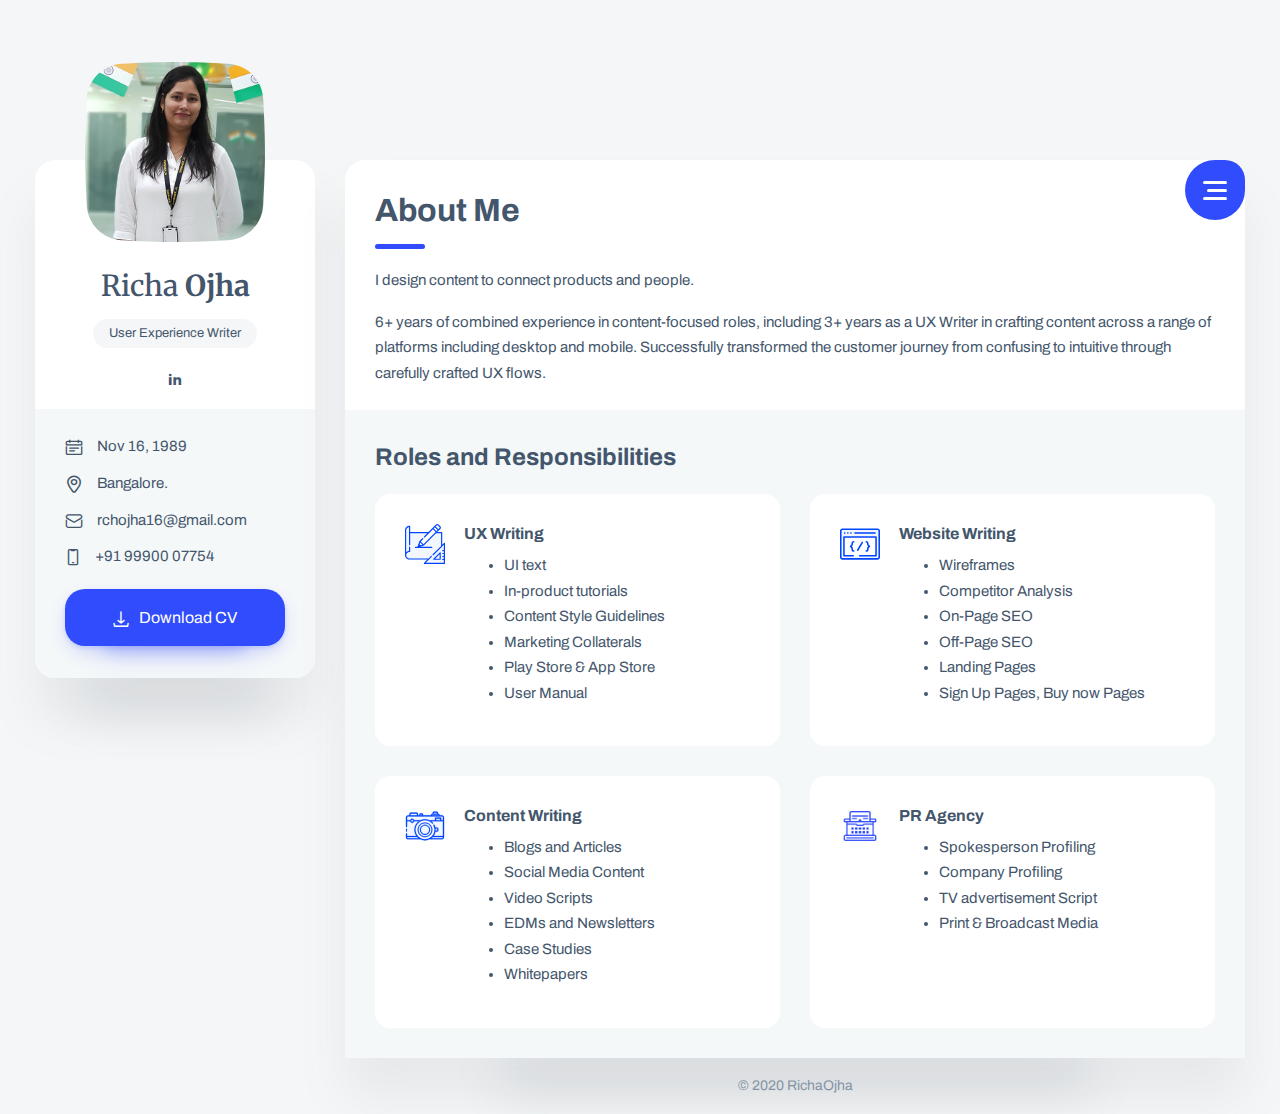
==== index.html @ f2103e20 "Update index.html" ====
﻿<!DOCTYPE html>
<html lang="en">
<head>
    <meta charset="utf-8" />
    <title>Richa - About</title>
    <!-- Meta Data -->
    <meta http-equiv="X-UA-Compatible" content="IE=edge">
    <meta name="viewport" content="width=device-width, initial-scale=1, shrink-to-fit=no">
    <meta name="format-detection" content="telephone=no" />
    <meta name="format-detection" content="address=no" />
    <meta name="author" content="ArtTemplate" />
    <meta name="description" content="vCard" />
    <!-- Twitter data -->
    <meta name="twitter:card" content="summary_large_image">
    <meta name="twitter:site" content="@ArtTemplates">
    <meta name="twitter:title" content="vCard">
    <meta name="twitter:description" content="vCard">
    <meta name="twitter:image" content="assets/images/social.html">
    <!-- Open Graph data -->
    <meta property="og:title" content="ArtTemplate" />
    <meta property="og:type" content="website" />
    <meta property="og:url" content="your url website" />
    <meta property="og:image" content="assets/images/social.html" />
    <meta property="og:description" content="vCard" />
    <meta property="og:site_name" content="vCard" />
    <!-- Favicons -->
    <link rel="apple-touch-icon" sizes="144x144" href="assets/images/favicons/apple-touch-icon-144x144.png">
    <link rel="apple-touch-icon" sizes="114x114" href="assets/images/favicons/apple-touch-icon-114x114.png">
    <link rel="apple-touch-icon" sizes="72x72" href="assets/images/favicons/apple-touch-icon-72x72.png">
    <link rel="apple-touch-icon" sizes="57x57" href="assets/images/favicons/apple-touch-icon-57x57.png">
    <link rel="shortcut icon" href="assets/images/favicons/favicon.png" type="image/png">
    <!-- Styles -->
    <link rel="stylesheet" type="text/css" href="assets/styles/style.css" />
    <link rel="stylesheet" type="text/css" href="assets/demo/style-demo.css" />

</head>
<body class="bg-triangles-2">
    <!-- Preloader -->

    <main class="main">
        <div class="container gutter-top">
            <div class="row sticky-parent">
                <!-- Sidebar -->
                <aside class="col-12 col-md-12 col-xl-3">
                    <div class="sidebar box shadow pb-0 sticky-column">
                        <svg class="avatar avatar--180" viewBox="0 0 188 188">
                            <g class="avatar__box">
                                <image xlink:href="assets/img/avatar-1.jpg" height="100%" width="100%" />
                            </g>
                        </svg>
                        <div class="text-center">
                            <h3 class="title title--h3 sidebar__user-name"><span class="weight--500">Richa</span> Ojha</h3>
                            <div class="badge badge--light">User Experience Writer</div>

                            <!-- Social -->
                            <div class="social">
                                <a class="social__link" href="https://www.linkedin.com/in/richa-ojha-a7532a3a/"><i class="font-icon icon-linkedin2"></i></a>
                            </div>
                        </div>

                        <div class="sidebar__info box-inner box-inner--rounded">
                            <ul class="contacts-block">
                                <li class="contacts-block__item" data-toggle="tooltip" data-placement="top" title="Birthday">
                                    <i class="font-icon icon-calendar"></i>Nov 16, 1989
                                </li>
                                <li class="contacts-block__item" data-toggle="tooltip" data-placement="top" title="Address">
                                    <i class="font-icon icon-location"></i>Bangalore.
                                </li>
                                <li class="contacts-block__item" data-toggle="tooltip" data-placement="top" title="E-mail">
                                    <a href="mailto:example@mail.com"><i class="font-icon icon-envelope"></i>rchojha16@gmail.com</a>
                                </li>
                                <li class="contacts-block__item" data-toggle="tooltip" data-placement="top" title="Phone">
                                    <i class="font-icon icon-phone"></i>+91 99900 07754
                                </li>

                            </ul>

                            <a class="btn" href="assets/RichaUXWriter.pdf" target="_blank"><i class="font-icon icon-download"></i> Download CV</a>

                        </div>
                    </div>
                </aside>

                <!-- Content -->
                <div class="col-12 col-md-12 col-xl-9">
                    <div class="box shadow pb-0">
                        <!-- Menu -->
                        <div class="circle-menu">
                            <div class="hamburger">
                                <div class="line"></div>
                                <div class="line"></div>
                                <div class="line"></div>
                            </div>
                        </div>
                        <div class="inner-menu js-menu">
                            <ul class="nav">
                                <li class="nav__item"><a class="active" href="index.html">About</a></li>
                                <li class="nav__item"><a href="resume.html">Resume</a></li>
                                <li class="nav__item"><a href="portfolio.html">Portfolio</a></li>
                                <li class="nav__item"><a href="blog.html">Blog</a></li>
                                <li class="nav__item"><a href="contact.html">Contact</a></li>
                            </ul>
                        </div>

                        <!-- About -->
                        <div class="pb-0 pb-sm-2">
                            <h1 class="title title--h1 title__separate">About Me</h1>
                            <p>I design content to connect products and people.</p>
                            <p>6+ years of combined experience in content-focused roles, including 3+ years as a UX Writer in crafting content across a range of platforms including desktop and mobile. Successfully transformed the customer journey from confusing to intuitive through carefully crafted UX flows.
</p>
                        </div>

                        <!-- What -->
                        <div class="box-inner pb-0">
                            <h2 class="title title--h3">Roles and Responsibilities</h2>
                            <div class="row">
                                <!-- Case Item -->
                                <div class="col-12 col-lg-6">
                                    <div class="case-item box box__second">
                                        <img class="case-item__icon" src="assets/icons/icon-design.svg" alt="" />
                                        <div>
                                            <h3 class="title title--h5">UX Writing</h3>
                                            <!--<p class="case-item__caption">I embrace research and data to break up complex information and use empathy, logic, and data to provide customers with just enough information to make decisions quickly</p>-->

                                            <ul>
                                                <li>UI text</li>
                                                <li>In-product tutorials</li>
                                                <li>Content Style Guidelines</li>
                                                <li>Marketing Collaterals</li>
                                                <li>Play Store & App Store</li>
                                                <li>User Manual</li>
                                            </ul>

                                        </div>
                                    </div>
                                </div>

                                <!-- Case Item -->
                                <div class="col-12 col-lg-6">
                                    <div class="case-item box box__second">
                                        <img class="case-item__icon" src="assets/icons/icon-dev.svg" alt="" />
                                        <div>
                                            <h3 class="title title--h5">Website Writing</h3>
                                            <!--<p class="case-item__caption">Blogs, Articles, Press Release, Social Media campaigns, Email/SMS/Whatsapp Marketing.</p>-->
                                            <ul>
                                                <li>Wireframes</li>
                                                <li>Competitor Analysis</li>

                                                <li>On-Page SEO</li>
                                                <li>Off-Page SEO</li>
                                                <li>Landing Pages</li>
                                                <li>Sign Up Pages, Buy now Pages</li>
                                            </ul>
                                        </div>
                                    </div>
                                </div>

                                <!-- Case Item -->
                                <div class="col-12 col-lg-6">
                                    <div class="case-item box box__second">
                                        <img class="case-item__icon" src="assets/icons/icon-photo.svg" alt="" />
                                        <div>
                                            <h3 class="title title--h5">Content Writing</h3>
                                            <!--<p class="case-item__caption">TV advertisement, Print & Broadcast Media, digital channels, Radio, Hoarding, Events & Promotions.</p>-->
                                            <ul>
                                                <li>Blogs and Articles</li>
                                                <li>Social Media Content</li>
                                                <li>Video Scripts</li>
                                                <li>EDMs and Newsletters</li>
                                                <li>Case Studies</li>
                                                <li>Whitepapers</li>
                                            </ul>


                                        </div>
                                    </div>
                                </div>

                                <!-- Case Item -->
                                <div class="col-12 col-lg-6">
                                    <div class="case-item box box__second">

                                        <img class="case-item__icon" src="assets/icons/icon-phone.png" />
                                        <div>
                                            <h3 class="title title--h5">PR Agency  </h3>
                                            <!--<p class="case-item__caption">Managing content for B2B, B2C and B2C domains for marketing and promotion. </p>-->
                                            <ul>
                                                <li>Spokesperson Profiling</li>
                                                <li>Company Profiling</li>
                                                <li>TV advertisement Script</li>
                                                <li>Print & Broadcast Media</li>
                                                </ul>
</div>
                                    </div>
                                </div>
                            </div>
                        </div>


                        <!--<div class="box-inner box-inner--white">
                            <h2 class="title title--h3">Testimonials</h2>

                            <div class="swiper-container js-carousel-review">
                                <div class="swiper-wrapper">
                                    <div class="swiper-slide review-item">
                                        <svg class="avatar avatar--80" viewBox="0 0 84 84">
                                            <g class="avatar__hexagon">
                                                <image xlink:href="assets/img/avatar-2.jpg" height="100%" width="100%" />
                                            </g>
                                        </svg>
                                        <h4 class="title title--h5">Daniel Lewis</h4>
                                        <p class="review-item__caption">Felecia was hired to create a corporate identity. We were very pleased with the work done.</p>
                                    </div>

                                    <div class="swiper-slide review-item">
                                        <svg class="avatar avatar--80" viewBox="0 0 84 84">
                                            <g class="avatar__hexagon">
                                                <image xlink:href="assets/img/avatar-3.jpg" height="100%" width="100%" />
                                            </g>
                                        </svg>
                                        <h4 class="title title--h5">Jessica Miller</h4>
                                        <p class="review-item__caption">thanks to the skill of Felecia, we have a design that we can be proud of.</p>
                                    </div>

                                    <div class="swiper-slide review-item">
                                        <svg class="avatar avatar--80" viewBox="0 0 84 84">
                                            <g class="avatar__hexagon">
                                                <image xlink:href="assets/img/avatar-4.jpg" height="100%" width="100%" />
                                            </g>
                                        </svg>
                                        <h4 class="title title--h5">Tanya Ruiz</h4>
                                        <p class="review-item__caption">Felecia was hired to create a corporate identity. We were very pleased with the work done.</p>
                                    </div>

                                    <div class="swiper-slide review-item">
                                        <svg class="avatar avatar--80" viewBox="0 0 84 84">
                                            <g class="avatar__hexagon">
                                                <image xlink:href="assets/img/avatar-5.jpg" height="100%" width="100%" />
                                            </g>
                                        </svg>
                                        <h4 class="title title--h5">Thomas Castro</h4>
                                        <p class="review-item__caption">thanks to the skill of Felecia, we have a design that we can be proud of.</p>
                                    </div>
                                </div>

                                <div class="swiper-pagination"></div>
                            </div>
                        </div>


                        <div class="box-inner box-inner--rounded">
                            <h2 class="title title--h3">Clients</h2>

                            <div class="swiper-container js-carousel-clients">
                                <div class="swiper-wrapper">
                                    <div class="swiper-slide">
                                        <a href="#"><img src="assets/img/logo-partner.svg" alt="Logo" /></a>
                                    </div>

                                    <div class="swiper-slide">
                                        <a href="#"><img src="assets/img/logo-partner.svg" alt="Logo" /></a>
                                    </div>

                                    <div class="swiper-slide">
                                        <a href="#"><img src="assets/img/logo-partner.svg" alt="Logo" /></a>
                                    </div>

                                    <div class="swiper-slide">
                                        <a href="#"><img src="assets/img/logo-partner.svg" alt="Logo" /></a>
                                    </div>

                                    <div class="swiper-slide">
                                        <a href="#"><img src="assets/img/logo-partner.svg" alt="Logo" /></a>
                                    </div>

                                    <div class="swiper-slide">
                                        <a href="#"><img src="assets/img/logo-partner.svg" alt="Logo" /></a>
                                    </div>
                                </div>

                                <div class="swiper-pagination"></div>
                            </div>
                        </div>-->
                    </div>

                    <!-- Footer -->
                    <footer class="footer">© 2020 RichaOjha</footer>
                </div>
            </div>
        </div>
    </main>
    <div class="back-to-top"></div>
    <!-- SVG masks -->
    <svg class="svg-defs">
        <clipPath id="avatar-box">
            <path d="M1.85379 38.4859C2.9221 18.6653 18.6653 2.92275 38.4858 1.85453 56.0986.905299 77.2792 0 94 0c16.721 0 37.901.905299 55.514 1.85453 19.821 1.06822 35.564 16.81077 36.632 36.63137C187.095 56.0922 188 77.267 188 94c0 16.733-.905 37.908-1.854 55.514-1.068 19.821-16.811 35.563-36.632 36.631C131.901 187.095 110.721 188 94 188c-16.7208 0-37.9014-.905-55.5142-1.855-19.8205-1.068-35.5637-16.81-36.63201-36.631C.904831 131.908 0 110.733 0 94c0-16.733.904831-37.9078 1.85379-55.5141z" />
        </clipPath>
        <clipPath id="avatar-hexagon">
            <path d="M0 27.2891c0-4.6662 2.4889-8.976 6.52491-11.2986L31.308 1.72845c3.98-2.290382 8.8697-2.305446 12.8637-.03963l25.234 14.31558C73.4807 18.3162 76 22.6478 76 27.3426V56.684c0 4.6805-2.5041 9.0013-6.5597 11.3186L44.4317 82.2915c-3.9869 2.278-8.8765 2.278-12.8634 0L6.55974 68.0026C2.50414 65.6853 0 61.3645 0 56.684V27.2891z" />
        </clipPath>
    </svg>

    <!-- JavaScripts -->
    <script src="assets/js/jquery-3.4.1.min.js"></script>
    <script src="assets/js/plugins.js"></script>
    <script src="assets/js/common.js"></script>

    <script src="assets/demo/plugins-demo.js"></script>
</body>
</html>
---- assets/styles/style.css ----
/* ------------------------------------------------
 Author: ArtStyles (Art)
 
 Template Name: vCard
 version: 1.0.2
------------------------------------------------ */
/* ------------------------------------------------

 - General Styles
   - Background
   - Input Text
   - Checkbox
   - Select
   - Button
   - Dropdown
   
 - Typography
 - Preloader
 
 - Menu
   - Hamburger
   - Nav
   
 - Shared
   - Container
   - Box
   - Overlay
   - Avatars
   - Social
   - Badges
   - Tooltips
   
 - Sidebar
   - Contact list
   
 - Cases

 - Testimonials
   - Carousel pagination
   
 - Clients
 - Timeline
 - Progress
 
 - Portfolio
   - Filter
    
 - News
 
 - Single post
   - Comments
   - Comment form
   - Emoji
   - Scroll Indicator
   - niceScroll
   - Social auth
  
 - Footer
 
 - Contact
   - Map
   
 - Other
   - Bact to top
   - Medium Zoom
  
------------------------------------------------ */
@import url(bootstrap.min.css);
@import url(swiper.min.css);
@import url("https://fonts.googleapis.com/css?family=Archivo:400,400i,500,500i,600,600i,700,700i&amp;display=swap");
@import url("https://fonts.googleapis.com/css?family=Merriweather:400,900&amp;display=swap");
@import url(../icons/icomoon.css);
.icon {
  background-size: contain;
  background-repeat: no-repeat;
  display: inline-block;
  line-height: 0;
  flex-shrink: 0;
}
.icon__size-16 {
  height: 16px;
  width: 16px;
}
.icon__size-18 {
  height: 18px;
  width: 18px;
}
.icon__size-24 {
  height: 24px;
  width: 24px;
}
.icon__size-32 {
  height: 32px;
  width: 32px;
}
.icon__size-48 {
  height: 48px;
  width: 48px;
}
.icon__size-56 {
  height: 56px;
  width: 56px;
}
.icon__size-64 {
  height: 64px;
  width: 64px;
}
.icon__calendar {
  background-image: url(../icons/icon-calendar.svg);
}
.icon__location {
  background-image: url(../icons/icon-location.svg);
}
.icon__envelope {
  background-image: url(../icons/icon-envelope.svg);
}
.icon__phone {
  background-image: url(../icons/icon-phone.svg);
}
.icon__skype {
  background-image: url(../icons/icon-skype.svg);
}

/* -----------------------------------------------------------------
    - General Styles
----------------------------------------------------------------- */
*,
::before,
::after {
  background-repeat: no-repeat;
  box-sizing: border-box;
}

html {
  -webkit-overflow-scrolling: touch;
  -webkit-box-sizing: border-box;
  box-sizing: border-box;
  -ms-overflow-x: hidden;
}

body, html {
  font-size: 1rem;
  -webkit-text-size-adjust: 100%;
}
@media only screen and (max-width: 580px) {
  body, html {
    font-size: .96rem;
  }
}

body {
  background-color: #F5F6F7;
  color: #44566C;
  font-family: "Archivo", sans-serif;
  font-weight: 400;
  font-size: .9375rem;
  line-height: 1.7;
  min-height: 100vh;
  -ms-overflow-style: scrollbar;
  -webkit-font-smoothing: antialiased;
}
@media only screen and (max-width: 580px) {
  body {
    line-height: 1.6;
  }
}

html.is-scroll-disabled body {
  height: 100vh;
  overflow: hidden;
}

@media all and (-ms-high-contrast: none), (-ms-high-contrast: active) {
  html.is-scroll-disabled {
    overflow: hidden;
  }
}
.no-scroll {
  overflow: hidden;
  -ms-overflow-style: none;
}

.no-scroll-height {
  overflow-x: hidden;
}

.bg-triangles {
  background-image: url(../images/triangles-top.svg), url(../images/triangles-bottom.svg);
  background-position: left top, right bottom;
  background-repeat: no-repeat;
  background-size: inherit;
}
@media only screen and (max-width: 580px) {
  .bg-triangles {
    background-size: contain;
  }
}
.bg-triangles-2 {
  background-image: url(../images/triangle-2-top.svg), url(../images/triangle-2-bottom.svg);
  background-position: right top, left bottom;
  background-repeat: no-repeat;
  background-size: 50%;
  background-attachment: fixed;
}
@media only screen and (max-width: 992px) {
  .bg-triangles-2 {
    background-size: contain;
  }
}
.bg-peach {
  background-image: linear-gradient(115.29deg, #FFF2E7 1.33%, #FFCADA 98.21%);
  background-attachment: fixed;
}
.bg-green {
  background-image: linear-gradient(115.29deg, #0DC8A9 1.33%, #32CBC8 98.21%);
  background-attachment: fixed;
}

.input, .textarea, select,
.custom-select {
  background-color: #F5F8F9;
  border: 1px solid #F5F8F9;
  border-radius: 1.25rem;
  box-shadow: none;
  color: #44566C;
  font-size: inherit;
  height: auto;
  padding: .9rem 1.4rem .8rem;
  position: relative;
  width: 100%;
  -webkit-appearance: none;
  -moz-appearance: none;
  appearance: none;
}
@media only screen and (max-width: 580px) {
  .input, .textarea, select,
  .custom-select {
    padding: .8rem 1.4rem .75rem;
  }
}

.input:focus, .textarea:focus, select:focus,
.custom-select:focus {
  background-color: #F5F8F9;
  color: #44566C;
  box-shadow: none;
  outline: none;
}

.input {
  line-height: inherit;
}
@media all and (-ms-high-contrast: none), (-ms-high-contrast: active) {
  .input {
    line-height: 0;
  }
}
.input--white {
  background-color: #fff;
}
.input--white:focus {
  background-color: #fff;
}
.input__icon {
  padding-left: 3.4rem;
}
@media only screen and (max-width: 580px) {
  .input__icon {
    padding-left: 2.8rem;
  }
}

.textarea {
  border-radius: 1.25rem;
  display: block;
  padding: .8rem 1.2rem;
  resize: none;
}
.textarea--white {
  background-color: #fff;
}
.textarea--white:focus {
  background-color: #fff;
}

.form-group {
  margin-bottom: 2rem;
  position: relative;
}
@media only screen and (max-width: 580px) {
  .form-group {
    margin-bottom: 1.7rem;
  }
}
.form-group .font-icon {
  color: #8697A8;
  font-size: 1.1rem;
  margin: auto 0;
  position: absolute;
  top: 0;
  bottom: 0;
  left: 2.4rem;
  height: 1rem;
  width: 1rem;
  z-index: 1;
}
@media only screen and (max-width: 580px) {
  .form-group .font-icon {
    font-size: 1rem;
    left: 2.1rem;
  }
}

.help-block {
  position: absolute;
  font-size: .75rem;
  line-height: 1.4;
  padding-top: .3rem;
  padding-left: .4rem;
}
@media only screen and (max-width: 580px) {
  .help-block {
    font-size: .687rem;
  }
}

.with-errors {
  color: #FF3D57;
}

.has-error input,
.has-error textarea,
.has-error input:focus,
.has-error textarea:focus {
  border-color: #FF3D57;
}

#validator-contact {
  font-size: .89rem;
  margin-top: 1rem;
}

.form-control::-webkit-input-placeholder {
  color: #8697A8;
}

.form-control::-moz-placeholder {
  color: #8697A8;
}

.form-control:-ms-input-placeholder {
  color: #8697A8;
}

.form-control::-ms-input-placeholder {
  color: #8697A8;
}

.form-control::placeholder {
  color: #8697A8;
}

input:-webkit-autofill,
input:-webkit-autofill:hover,
input:-webkit-autofill:focus,
input:-webkit-autofill:active {
  transition: background-color 5000s ease-in-out 0s;
  -webkit-text-fill-color: #fff !important;
}

input:not(input:-webkit-autofill)::-webkit-contacts-auto-fill-button {
  background-color: #fff;
}

input:invalid,
textarea:invalid {
  outline: none !important;
}

.custom-control-input:focus ~ .custom-control-label::before {
  box-shadow: 0 0 0 0.2rem rgba(48, 76, 253, 0.25);
}
.custom-control-input:focus:not(:checked) ~ .custom-control-label::before {
  border-color: #304CFD;
}
.custom-control-input:not(:disabled):active ~ .custom-control-label::before {
  border-color: #fff;
  background-color: transparent;
}
.custom-control-input:checked ~ .custom-control-label::before {
  border-color: #304CFD;
  background-color: #304CFD;
}

.custom-control-label {
  line-height: 1.55;
  padding-left: .5rem;
}
.custom-control-label::before {
  background-color: transparent;
  border: 1px solid #F0F0F6;
}

select,
.custom-select {
  background: url("data:image/svg+xml,%3csvg xmlns='http://www.w3.org/2000/svg' viewBox='0 0 4 5'%3e%3cpath fill='%23fff' d='M2 0L0 2h4zm0 5L0 3h4z'/%3e%3c/svg%3e") no-repeat right 0.1rem center/10px 16px;
}
select option,
.custom-select option {
  color: #44566C;
}

.btn {
  background-color: #304CFD;
  border-radius: 1.25rem;
  border: 0;
  box-shadow: 0px 8px 16px rgba(48, 76, 253, 0.15), 0px 2px 4px rgba(48, 76, 253, 0.15);
  color: #fff;
  cursor: pointer;
  font-size: 1rem;
  font-weight: 400;
  line-height: inherit;
  padding: .96rem 2rem .9rem;
  position: relative;
  transition: .4s ease-in-out;
  white-space: nowrap;
}
.btn:hover {
  color: #fff;
  box-shadow: none;
  opacity: .9;
}
.btn:focus {
  box-shadow: 0 24px 40px rgba(48, 76, 253, 0.1), 0 8px 16px rgba(48, 76, 253, 0.1);
}
.btn::before {
  content: '';
  box-shadow: 0px 4px 32px rgba(48, 76, 253, 0.25), 0px 4px 16px rgba(48, 76, 253, 0.25);
  position: absolute;
  bottom: 0;
  left: 0;
  right: 0;
  margin: 0 auto;
  height: 1rem;
  transition: .4s ease-in-out;
  width: 64%;
  z-index: -1;
}
.btn:hover::before {
  box-shadow: none;
}
.btn--light {
  background-color: #F5F8F9;
  color: #44566C;
}
.btn--gray {
  background-color: #F0F0F6;
  color: #44566C;
}
.btn--dark {
  background-color: #44566C;
}
.btn--blue-gradient {
  background-size: 200% auto;
  background-image: linear-gradient(to right, #0081ff 0%, #3fa0ff 50%, #0045ff 100%);
}
.btn--red {
  background-color: #FF3D57;
  color: #fff;
}
.btn .font-icon {
  margin-right: .4rem;
}

button:focus {
  outline: none;
}

.dropdown-menu {
  border: 0;
  border-radius: 0.75rem;
  box-shadow: 0 8px 40px rgba(134, 151, 168, 0.25);
  color: #5F6F81;
  font-size: .937rem;
}
.dropdown-menu::before {
  content: '';
  border-left: .4rem solid transparent;
  border-right: .4rem solid transparent;
  border-bottom: 0.4rem solid #fff;
  height: 0;
  position: absolute;
  top: -.4rem;
  left: 1.1rem;
  width: 0;
}
.dropdown.dropup .dropdown-menu::before {
  border-left: .4rem solid transparent;
  border-right: .4rem solid transparent;
  border-top: 0.4rem solid #fff;
  border-bottom: .4rem solid transparent;
  top: auto;
  bottom: -.8rem;
}

.svg-defs {
  position: absolute;
  height: 0;
  width: 0;
}

/* -----------------------------------------------------------------
    - Typography
----------------------------------------------------------------- */
h1, h2, h3, h4, h5, h6 {
  font-family: "Archivo", sans-serif;
  font-weight: 700;
  line-height: 1.3;
}

.title--h1 {
  font-size: 2rem;
  margin-bottom: 1.1rem;
}
@media only screen and (max-width: 580px) {
  .title--h1 {
    font-size: 1.75rem;
  }
}
.title--h2 {
  font-size: 1.75rem;
}
@media only screen and (max-width: 580px) {
  .title--h2 {
    font-size: 1.5rem;
  }
}
.title--h3 {
  font-size: 1.5rem;
  margin-bottom: 1.3rem;
}
@media only screen and (max-width: 580px) {
  .title--h3 {
    font-size: 1.2rem;
    margin-bottom: 1rem;
  }
}
.title--h4 {
  font-size: 1.25rem;
  margin-bottom: .8rem;
}
@media only screen and (max-width: 580px) {
  .title--h4 {
    font-size: 1rem;
  }
}
.title--h5 {
  font-size: 1rem;
}
@media only screen and (max-width: 580px) {
  .title--h5 {
    font-size: .937rem;
  }
}
.title--h6 {
  font-size: .75rem;
}
.title--center {
  text-align: center;
}
.title--tone {
  color: #304CFD;
}
.title-icon {
  margin-right: .5rem;
  margin-top: -4px;
  height: 2.5rem;
  width: 2.5rem;
}
@media only screen and (max-width: 580px) {
  .title-icon {
    height: 2.0833333333rem;
    width: 2.5rem;
  }
}
.title__separate {
  margin-bottom: 2.3rem;
  position: relative;
}
.title__separate::before {
  content: '';
  background-color: #304CFD;
  border-radius: .5rem;
  height: 5px;
  position: absolute;
  bottom: -1.1rem;
  left: 0;
  width: 3.12rem;
  z-index: 1;
}
@media only screen and (max-width: 580px) {
  .title__separate {
    margin-bottom: 1.5rem;
  }
  .title__separate::before {
    height: 3px;
    bottom: -.6rem;
    width: 3rem;
  }
}

.weight--400 {
  font-weight: 400;
}
.weight--500 {
  font-weight: 500;
}
.weight--600 {
  font-weight: 600;
}
.weight--700 {
  font-weight: 700;
}

.color--light {
  color: #8697A8;
}
.color--dark {
  color: #44566C;
}

.block-quote {
  font-size: 1.3rem;
  font-weight: 400;
  font-style: italic;
  margin: 1.8rem 0;
  position: relative;
  line-height: 1.6;
}
@media only screen and (max-width: 992px) {
  .block-quote {
    padding-left: 3.8rem;
  }
}
@media only screen and (max-width: 580px) {
  .block-quote {
    font-size: 1.15rem;
    margin: 1.1rem 0 1.3rem;
    padding-left: 0;
    padding-top: 2.8rem;
  }
}
.block-quote::before {
  background-image: url(../images/icon-quote.svg);
  background-repeat: no-repeat;
  background-position: center;
  background-size: cover;
  content: '';
  height: 34px;
  margin: 0 auto;
  position: absolute;
  top: 0;
  left: -3.4rem;
  width: 34px;
}
@media only screen and (max-width: 992px) {
  .block-quote::before {
    left: 0;
  }
}
@media only screen and (max-width: 580px) {
  .block-quote::before {
    right: 0;
  }
}
.block-quote__author {
  font-size: 1rem;
  font-style: normal;
  display: block;
  margin-top: .6rem;
  padding-left: 3rem;
  position: relative;
}
@media only screen and (max-width: 580px) {
  .block-quote__author {
    font-size: .875rem;
    margin-top: 0;
    padding-left: 2rem;
  }
}
.block-quote__author::before {
  content: '';
  background-color: #44566C;
  height: 1px;
  margin-bottom: auto;
  margin-top: auto;
  position: absolute;
  top: 0;
  bottom: 0;
  left: 0;
  width: 2rem;
}
@media only screen and (max-width: 580px) {
  .block-quote__author::before {
    width: 1rem;
  }
}

a {
  color: #304CFD;
  cursor: pointer;
  text-decoration: none;
  -webkit-text-decoration-skip: objects;
  transition: color 0.3s cubic-bezier(0.72, 0.16, 0.345, 0.875);
}
a:hover {
  color: #304CFD;
  outline: none;
  text-decoration: underline;
}
a.decoration--none {
  text-decoration: none;
}

.noGutters-Top {
  margin-top: 0 !important;
}
.noGutters-Bottom {
  margin-bottom: 0 !important;
}
.noGutters-Left {
  margin-left: 0 !important;
}
.noGutters-Right {
  margin-right: 0 !important;
}

.description {
  color: #F5F8F9;
  margin-bottom: 1.9rem;
}

.foreword {
  color: #F5F8F9;
  font-size: 1.125rem;
}

img {
  max-width: 100%;
  -webkit-user-select: none;
  -moz-user-select: none;
  -ms-user-select: none;
  user-select: none;
}

iframe {
  background-color: #44566C;
  border: 0;
  display: block;
  height: 100%;
  width: 100%;
}

.cover {
 object-fit: contain;
    object-position: center;
    font-family: 'object-fit: cover; object-position: center;';
    height: 100%;
    width: 88%;
}

::-moz-selection {
  background: transparent;
  color: #304CFD;
}

::selection {
  background: transparent;
  color: #304CFD;
}

/* -----------------------------------------------------------------
    - Preloader
----------------------------------------------------------------- */
.preloader {
  display: -webkit-flex;
  display: -ms-flexbox;
  display: -moz-box;
  display: flex;
  -webkit-align-items: center;
  -ms-flex-align: center;
  align-items: center;
  justify-content: center;
  background-color: #fff;
  position: fixed;
  top: 0;
  left: 0;
  width: 100%;
  height: 100%;
  overflow: hidden;
  text-align: center;
  z-index: 1106;
  opacity: 1;
}
.preloader__wrap {
  width: 100%;
  max-width: 150px;
}
.preloader__progress {
  background: #fff;
  height: 2px;
  position: absolute;
  top: 0;
  left: 0;
  overflow: hidden;
  width: 100%;
}
.preloader__progress span {
  background: #304CFD;
  position: absolute;
  top: 0;
  left: 0;
  height: 100%;
  width: 0;
}

.circle-pulse > * {
  position: absolute;
  top: 50%;
  left: 50%;
  border-radius: 50%;
  box-sizing: border-box;
  transform: scale(0);
  animation: pulse 1.6s linear infinite;
}

.circle-pulse__1 {
  width: 6rem;
  height: 6rem;
  margin-top: -3rem;
  margin-left: -3rem;
  background-color: #304CFD;
}

.circle-pulse__2 {
  width: 4.8rem;
  height: 4.8rem;
  margin-top: -2.4rem;
  margin-left: -2.4rem;
  background-color: rgba(48, 76, 253, 0.7);
  animation-delay: -0.8s;
}

@keyframes pulse {
  0% {
    transform: scale(0, 0);
    opacity: 1;
  }
  100% {
    transform: scale(1, 1);
    opacity: 0;
  }
}
/* -----------------------------------------------------------------
    - Menu
----------------------------------------------------------------- */
.circle-menu {
  background-color: #304CFD;
  border-radius: 50% 1.25rem 50% 50%;
  display: -webkit-flex;
  display: -ms-flexbox;
  display: -moz-box;
  display: flex;
  -webkit-align-items: center;
  -ms-flex-align: center;
  align-items: center;
  justify-content: center;
  height: 3.75rem;
  position: absolute;
  top: 0;
  right: 0;
  width: 3.75rem;
  z-index: 2;
}
@media only screen and (max-width: 992px) {
  .circle-menu {
    height: 3.55rem;
    width: 3.55rem;
  }
}
@media only screen and (max-width: 580px) {
  .circle-menu {
    border-radius: 50%;
    margin-top: 1rem;
    margin-right: 1rem;
    position: fixed;
    height: 2.5rem;
    width: 2.5rem;
    z-index: 1101;
  }
}
@media only screen and (max-width: 580px) {
  .open-menu .circle-menu {
    box-shadow: 0 0 0 1px rgba(48, 76, 253, 0.5);
    background-color: transparent;
  }
}

.hamburger {
  cursor: pointer;
}
.hamburger .line {
  background-color: #fff;
  border-radius: 4px;
  display: block;
  margin: 5px 0;
  height: 3px;
  width: 24px;
  transition: all 0.2s ease-in-out;
}
.hamburger .line:nth-child(2) {
  margin-left: 4px;
  width: 20px;
}
@media only screen and (max-width: 768px) {
  .hamburger .line {
    margin: 4px 0;
    height: 2px;
    width: 18px;
  }
  .hamburger .line:nth-child(2) {
    width: 14px;
  }
}
.hamburger.is-active .line:nth-child(1) {
  transform: translateY(8px) rotate(45deg);
}
@media only screen and (max-width: 768px) {
  .hamburger.is-active .line:nth-child(1) {
    transform: translateY(6px) rotate(45deg);
  }
}
.hamburger.is-active .line:nth-child(2) {
  opacity: 0;
  transform: rotate(45deg);
}
.hamburger.is-active .line:nth-child(3) {
  transform: translateY(-8px) rotate(-45deg);
}
@media only screen and (max-width: 768px) {
  .hamburger.is-active .line:nth-child(3) {
    transform: translateY(-6px) rotate(-45deg);
  }
}
@media only screen and (max-width: 580px) {
  .hamburger.is-active .line {
    background-color: #304CFD;
  }
}

.inner-menu {
  display: -webkit-flex;
  display: -ms-flexbox;
  display: -moz-box;
  display: flex;
  justify-content: flex-end;
  height: 3.75rem;
  padding-right: 2rem;
  position: absolute;
  top: 0;
  right: 0;
  width: 70%;
  z-index: 1;
}
@media only screen and (max-width: 992px) {
  .inner-menu {
    height: 3.55rem;
    width: 80%;
  }
}
@media only screen and (max-width: 768px) {
  .inner-menu {
    width: 100%;
  }
}
@media only screen and (max-width: 580px) {
  .inner-menu {
    height: 100vh;
    padding-right: 0;
    position: fixed;
    pointer-events: none;
    z-index: 1100;
  }
}
.open-menu .inner-menu {
  pointer-events: all;
}

.nav {
  color: #fff;
  background: #304CFD;
  border-radius: 2rem 0 0 2rem;
  box-shadow: 0 24px 40px rgba(48, 76, 253, 0.05), 0 8px 16px rgba(48, 76, 253, 0.05);
  display: -webkit-flex;
  display: -ms-flexbox;
  display: -moz-box;
  display: flex;
  -webkit-align-items: center;
  -ms-flex-align: center;
  align-items: center;
  justify-content: center;
  height: 100%;
  overflow: hidden;
}
@media only screen and (max-width: 768px) {
  .nav {
    border-radius: 1.25rem 0 0 2rem;
    font-size: .875rem;
  }
}
@media only screen and (max-width: 580px) {
  .nav {
    -webkit-flex-direction: column;
    -ms-flex-direction: column;
    flex-direction: column;
    color: #44566C;
    background-color: #fff;
    background-image: none;
    border-radius: 0;
    box-shadow: none;
    font-size: 1.5rem;
  }
}
.nav__item {
  margin-right: 3rem;
}
@media only screen and (max-width: 992px) {
  .nav__item {
    margin-right: 2rem;
  }
}
@media only screen and (max-width: 580px) {
  .nav__item {
    margin-right: 0;
    margin-top: .2rem;
    margin-bottom: .2rem;
  }
}
.nav__item a {
  color: rgba(255, 255, 255, 0.7);
}
.nav__item a:hover {
  color: white;
  text-decoration: none;
}
@media only screen and (max-width: 580px) {
  .nav__item a {
    color: rgba(68, 86, 108, 0.6);
  }
  .nav__item a:hover {
    color: #44566c;
  }
}
.nav__item a.active {
  color: #fff;
}
@media only screen and (max-width: 580px) {
  .nav__item a.active {
    color: #44566C;
  }
}
.nav__item:last-child {
  margin-right: 0;
}
@media only screen and (max-width: 992px) {
  .nav__item:last-child {
    margin-right: 2rem;
  }
}
@media only screen and (max-width: 580px) {
  .nav__item:last-child {
    margin-right: 0;
  }
}

.inner-menu-alt {
  padding-right: 0;
  width: 100%;
}
.inner-menu-alt .nav {
  border-radius: 1.25rem 1.25rem 2rem 2rem;
  width: 100%;
  transition: width .4s ease-in-out;
}
@media only screen and (max-width: 580px) {
  .inner-menu-alt .nav {
    width: 0;
  }
}
.inner-menu-alt .nav__item:last-child {
  margin-right: 0;
}

@media only screen and (max-width: 580px) {
  .open-menu .inner-menu-alt .nav {
    border-radius: 0;
    width: 100%;
  }
}

/* -----------------------------------------------------------------
    - Shared
----------------------------------------------------------------- */
@media (min-width: 1200px) {
  .container {
    max-width: 1240px;
  }
}
@media (min-width: 1300px) {
  .container {
    max-width: 1240px;
  }
}
.box {
  background-color: #fff;
  border-radius: 1.25rem;
  padding: 1.875rem;
  position: relative;
  transition: box-shadow .3s ease-in-out;
}
@media only screen and (max-width: 580px) {
  .box {
    padding: 20px;
  }
}
.box__second {
  background-color: #fff;
  border-radius: 0.9615384615rem;
}
@media only screen and (max-width: 580px) {
  .box__second {
    border-radius: 0.9615384615rem;
  }
}
.box__large {
  padding: 1.875rem 2.5rem;
}
@media only screen and (max-width: 992px) {
  .box__large {
    padding: 1.875rem;
  }
}
@media only screen and (max-width: 580px) {
  .box__large {
    padding: 20px;
  }
}
.box__large .box-inner::before,
.box__large .box-inner::after {
  width: 2.5rem;
}
@media only screen and (max-width: 992px) {
  .box__large .box-inner::before,
  .box__large .box-inner::after {
    width: 1.875rem;
  }
}
@media only screen and (max-width: 580px) {
  .box__large .box-inner::before,
  .box__large .box-inner::after {
    width: 20px;
  }
}
.box__large .box-inner::before {
  left: -2.5rem;
}
@media only screen and (max-width: 992px) {
  .box__large .box-inner::before {
    left: -1.875rem;
  }
}
@media only screen and (max-width: 580px) {
  .box__large .box-inner::before {
    left: -20px;
  }
}
.box__large .box-inner::after {
  right: -2.5rem;
}
@media only screen and (max-width: 992px) {
  .box__large .box-inner::after {
    right: -1.875rem;
  }
}
@media only screen and (max-width: 580px) {
  .box__large .box-inner::after {
    right: -20px;
  }
}

.box-inner {
  background-color: #F5F8F9;
  padding-top: 2rem;
  padding-bottom: 2rem;
  position: relative;
  z-index: 0;
}
@media only screen and (max-width: 580px) {
  .box-inner {
    padding-top: 1.2rem;
    padding-bottom: 1rem;
  }
}
.box-inner::before, .box-inner::after {
  content: '';
  background-color: #F5F8F9;
  height: 100%;
  position: absolute;
  top: 0;
  width: 1.875rem;
  z-index: -1;
}
@media only screen and (max-width: 580px) {
  .box-inner::before, .box-inner::after {
    width: 20px;
  }
}
.box-inner::before {
  left: -1.875rem;
}
@media only screen and (max-width: 580px) {
  .box-inner::before {
    left: -20px;
  }
}
.box-inner::after {
  right: -1.875rem;
}
@media only screen and (max-width: 580px) {
  .box-inner::after {
    right: -20px;
  }
}
.box-inner--rounded::before {
  border-radius: 0 0 0 1.25rem;
}
.box-inner--rounded::after {
  border-radius: 0 0 1.25rem 0;
}
.box-inner--white {
  background-color: #fff;
}
.box-inner--white::before, .box-inner--white::after {
  background-color: #fff;
}

.shadow {
  box-shadow: 0px 40px 50px rgba(103, 118, 128, 0.1) !important;
}
.shadow::before {
  content: '';
  box-shadow: 0px 30px 50px rgba(103, 118, 128, 0.2);
  position: absolute;
  bottom: 0;
  left: 0;
  right: 0;
  margin: 0 auto;
  height: 2rem;
  width: 65%;
  z-index: -1;
}
.shadow--orange {
  box-shadow: 0px 40px 50px rgba(177, 68, 27, 0.1) !important;
}
.shadow--orange::before {
  box-shadow: 0px 40px 50px rgba(177, 68, 27, 0.1);
}
.shadow--green {
  box-shadow: 0px 40px 50px rgba(0, 115, 97, 0.1) !important;
}
.shadow--green::before {
  box-shadow: 0px 40px 50px rgba(0, 115, 97, 0.1);
}

.js-image {
  background-size: cover;
  background-position: center;
  height: 100%;
  width: 100%;
}

.overlay {
  position: relative;
}
.overlay::before, .overlay--45::before, .overlay--80::before {
  content: '';
  background-color: rgba(68, 86, 108, 0.35);
  position: absolute;
  top: 0;
  left: 0;
  height: 100%;
  width: 100%;
  z-index: 2;
}
.overlay--45::before {
  background-color: rgba(68, 86, 108, 0.45);
}
.overlay--80::before {
  background-color: rgba(68, 86, 108, 0.8);
}

.gutter-top {
  padding-top: 10rem;
}
@media only screen and (max-width: 580px) {
  .gutter-top {
    padding-top: 9rem;
  }
}

.avatar {
  display: block;
  height: 100%;
  width: 100%;
}
.avatar--180 {
  max-height: 180px;
  max-width: 180px;
  height: 180px;
  width: 180px;
}
.avatar--80 {
  max-height: 80px;
  max-width: 80px;
  filter: drop-shadow(-2.5px 0 0 #fff) drop-shadow(3px 0 0 #fff) drop-shadow(0 -2px 0 #fff) drop-shadow(0 2px 0 #fff) drop-shadow(0 4px 4px rgba(134, 151, 168, 0.25)) drop-shadow(0 8px 8px rgba(134, 151, 168, 0.4));
}
@media only screen and (max-width: 580px) {
  .avatar--80 {
    max-height: 53.3333333333px;
    max-width: 53.3333333333px;
  }
}
.avatar--60 {
  max-height: 60px;
  max-width: 60px;
  filter: drop-shadow(0 4px 4px rgba(134, 151, 168, 0.2)) drop-shadow(0 8px 8px rgba(134, 151, 168, 0.2));
}
@media only screen and (max-width: 580px) {
  .avatar--60 {
    max-height: 45.1127819549px;
    max-width: 45.1127819549px;
  }
}
.avatar__box {
  -webkit-clip-path: url(#avatar-box);
  clip-path: url(#avatar-box);
}
.avatar__hexagon {
  -webkit-clip-path: url(#avatar-hexagon);
  clip-path: url(#avatar-hexagon);
}
.avatar image {
  height: 100%;
  width: 100%;
}

.social {
  line-height: 0;
  margin-top: 1.5rem;
  margin-bottom: 1.4rem;
}
.social__link {
  color: #44566C;
  display: inline-block;
  font-size: .875rem;
  margin-left: .8rem;
  text-decoration: none;
}
.social__link:hover {
  cursor: pointer;
  text-decoration: none;
}
.social__link:first-child {
  margin-left: 0;
}

.badge {
      font-size: 0.807rem;
  font-weight: 400;
  border-radius: 10rem;
  padding: .5rem 1rem;
}
.badge--light {
  background-color: #F5F6F7;
  color: #44566C;
}
.badge--gray {
  background-color: #F0F0F6;
  color: #44566C;
}
.badge--dark {
  background-color: #44566C;
  color: #fff;
}
.badge--blue {
  background-color: #304CFD;
  color: #fff;
}
.badge--blue-gradient {
  background-image: linear-gradient(to right, #0081ff 0%, #3fa0ff 50%, #0045ff 100%);
  color: #fff;
}
.badge--aqua {
  background-color: #00F1E2;
  color: #fff;
}
.badge--red {
  background-color: #FF3D57;
  color: #fff;
}

.tooltip {
  font-family: "Archivo", sans-serif;
}
.tooltip-inner {
  max-width: 200px;
  padding: .27rem .6rem .25rem;
  background-color: #44566C;
  border-radius: 0.25rem;
  box-shadow: 0px 16px 32px rgba(134, 151, 168, 0.25), 0px 2px 16px rgba(134, 151, 168, 0.5);
}
.tooltip.show {
  opacity: 1;
}

.bs-tooltip-top .arrow::before,
.bs-tooltip-auto[x-placement^="top"] .arrow::before {
  border-width: 0.3rem 0.3rem 0;
  border-top-color: #44566C;
}

.bs-tooltip-right .arrow::before,
.bs-tooltip-auto[x-placement^="right"] .arrow::before {
  border-width: 0.3rem 0.3rem 0.3rem 0;
  border-right-color: #44566C;
}

.bs-tooltip-left .arrow::before,
.bs-tooltip-auto[x-placement^="left"] .arrow::before {
  border-width: 0.3rem 0 0.3rem 0.3rem;
  border-left-color: #44566C;
}

.bs-tooltip-bottom .arrow::before,
.bs-tooltip-auto[x-placement^="bottom"] .arrow::before {
  border-width: 0 0.3rem 0.3rem;
  border-bottom-color: #44566C;
}

@media only screen and (min-width: 580px) {
  .pt-sm-6 {
    padding-top: 5rem;
  }
}

/* -----------------------------------------------------------------
    - Sidebar
----------------------------------------------------------------- */
@media only screen and (max-width: 1200px) {
  .sidebar {
    margin-bottom: 1.875rem;
  }
}
@media only screen and (max-width: 580px) {
  .sidebar {
    margin-bottom: 1rem;
  }
}
.sidebar .avatar {
  margin-top: -8rem;
  margin-bottom: 1.6rem;
  margin-left: auto;
  margin-right: auto;
  transition: all .3s ease-in-out;
}
.sidebar__user-name {
  font-size: 1.8rem;
  font-family: "Merriweather", serif;
  margin-bottom: .9rem;
  position: relative;
}
.sidebar__info {
  padding-top: 1.6rem;
}
@media only screen and (max-width: 1200px) {
  .sidebar__info {
    text-align: center;
  }
}
@media only screen and (max-width: 580px) {
  .sidebar__info {
    padding-top: 1.5rem;
    padding-bottom: 20px;
  }
}
.sidebar .btn {
  width: 100%;
}
@media only screen and (max-width: 1200px) {
  .sidebar .btn {
    width: 40%;
  }
}
@media only screen and (max-width: 992px) {
  .sidebar .btn {
    width: 60%;
  }
}
@media only screen and (max-width: 768px) {
  .sidebar .btn {
    width: 100%;
  }
}

.contacts-block {
  list-style: none;
  padding-left: 0;
  margin-bottom: .5rem;
  overflow: hidden;
}
@media only screen and (max-width: 1200px) {
  .contacts-block {
    margin-bottom: 1rem;
  }
}
@media only screen and (max-width: 768px) {
  .contacts-block {
    margin-bottom: .5rem;
    font-size: 1rem;
  }
}
.contacts-block__item {
  display: -webkit-flex;
  display: -ms-flexbox;
  display: -moz-box;
  display: flex;
  -webkit-align-items: center;
  -ms-flex-align: center;
  align-items: center;
  margin-bottom: .7rem;
  overflow: hidden;
  text-overflow: ellipsis;
  white-space: nowrap;
}
@media only screen and (max-width: 1200px) {
  .contacts-block__item {
    display: inline-block;
    margin-bottom: 0;
    margin-right: 1.5rem;
  }
}
@media only screen and (max-width: 768px) {
  .contacts-block__item {
    display: block;
    margin-left: auto;
    margin-right: auto;
    margin-bottom: .7rem;
  }
}
.contacts-block__item a {
  color: #44566C;
  text-decoration: none;
}
.contacts-block__item a:hover {
  color: #304CFD;
}
.contacts-block .font-icon {
  font-size: 18px;
  margin-right: .875rem;
}

.sticky-column.is_stuck {
  margin-top: 30px;
}
.sticky-column.is_stuck .avatar {
  margin-top: 0;
}

/* -----------------------------------------------------------------
    - Cases
----------------------------------------------------------------- */
.case-item {
  display: -webkit-flex;
  display: -ms-flexbox;
  display: -moz-box;
  display: flex;
  height: calc(100% - 1.875rem);
  margin-bottom: 1.875rem;
  padding: 1.875rem 1.875rem 1.5rem;
  position: relative;
}
@media only screen and (max-width: 992px) {
  .case-item {
    height: calc(100% - 1.25rem);
  }
}
@media only screen and (max-width: 580px) {
  .case-item {
    display: -webkit-flex;
    display: -ms-flexbox;
    display: -moz-box;
    display: flex;
    -webkit-flex-direction: column;
    -ms-flex-direction: column;
    flex-direction: column;
    -webkit-align-items: center;
    -ms-flex-align: center;
    align-items: center;
    height: calc(100% - 20px);
    margin-bottom: 20px;
    padding: 1rem;
    text-align: center;
  }
}
.case-item__icon {
  margin-right: 1.2rem;
  height: 2.5rem;
  width: 2.5rem;
}
@media only screen and (max-width: 580px) {
  .case-item__icon {
    margin-right: 0;
    margin-bottom: 0.8rem;
  }
}
.case-item div {
  flex: 1;
}
.case-item__caption {
  color: #5F6F81;
  line-height: 1.5;
}
.case-item__caption:last-child {
  margin-bottom: 0;
}

/* -----------------------------------------------------------------
    - Testimonials
----------------------------------------------------------------- */
.swiper-container .swiper-wrapper {
  min-height: 100%;
}

.review-item {
  display: -webkit-flex;
  display: -ms-flexbox;
  display: -moz-box;
  display: flex;
  -webkit-flex-direction: column;
  -ms-flex-direction: column;
  flex-direction: column;
  background-color: #F5F8F9;
  background-image: url(../icons/icon-quote.svg);
  background-repeat: no-repeat;
  background-position: right 1.875rem top 1.875rem;
  border-radius: 1.25rem;
  height: auto;
  padding: 1.875rem 1.875rem 1.5rem;
  margin-top: 2.5rem;
}
@media only screen and (max-width: 580px) {
  .review-item {
    background-size: 1.6rem;
    background-position: right 1rem top 1rem;
    border-radius: 0.8333333333rem;
    padding: 1rem;
  }
}
.review-item__caption {
  color: #5F6F81;
  line-height: 1.5;
}
.review-item__caption:last-child {
  margin-bottom: 0;
}
.review-item .title {
  font-family: "Merriweather", serif;
  font-size: 1.187rem;
  margin-left: 5.5rem;
  margin-bottom: .7rem;
}
@media only screen and (max-width: 580px) {
  .review-item .title {
    font-size: 1rem;
    margin-left: 0;
    margin-top: .5rem;
    margin-bottom: .5rem;
  }
}
.review-item .avatar {
  position: absolute;
  top: -2.4rem;
}

.swiper-pagination {
  margin-top: 1.5rem;
  position: relative;
  line-height: 0;
}
@media only screen and (max-width: 580px) {
  .swiper-pagination {
    margin-top: 1rem;
  }
}

.swiper-pagination-bullet {
  background: #F0F0F6;
  border-radius: 1rem;
  opacity: 1;
  height: 10px;
  width: 10px;
  transition: width 0.3s cubic-bezier(0.455, 0.03, 0.515, 0.955);
}
@media only screen and (max-width: 580px) {
  .swiper-pagination-bullet {
    height: 6px;
    width: 6px;
  }
}
.swiper-pagination-bullet-active {
  background: #304CFD;
  width: 20px;
}
@media only screen and (max-width: 580px) {
  .swiper-pagination-bullet-active {
    width: 12px;
  }
}

.swiper-container-horizontal > .swiper-pagination-bullets .swiper-pagination-bullet {
  margin: 0 5px;
}

.swiper-container-horizontal > .swiper-pagination-bullets,
.swiper-pagination-custom, .swiper-pagination-fraction {
  bottom: 0;
}

/* -----------------------------------------------------------------
    - Clients
----------------------------------------------------------------- */
.js-carousel-clients {
  padding-top: .5rem;
  padding-bottom: 1rem;
}
@media only screen and (max-width: 580px) {
  .js-carousel-clients .swiper-slide {
    text-align: center;
  }
}

/* -----------------------------------------------------------------
    - Timeline
----------------------------------------------------------------- */
.timeline {
  margin-top: 1.8rem;
  padding-left: .5rem;
}
.timeline__item {
  border-left: 1px solid #F0F0F6;
  padding-bottom: .6rem;
  padding-left: 1.4rem;
  position: relative;
}
.timeline__item::before {
  content: '';
  background-color: #304CFD;
  box-shadow: 0 0 0 3px rgba(48, 76, 253, 0.25);
  border-radius: 50%;
  position: absolute;
  top: 0;
  left: -5px;
  height: 10px;
  width: 10px;
}
.timeline__item:last-child {
  border: 0;
}
.timeline__title {
  margin-bottom: 0;
  position: relative;
  top: -.3rem;
}
.timeline__period {
  color: #8697A8;
  font-size: .875rem;
}
.timeline__description {
  margin-top: .5rem;
}
@media only screen and (max-width: 580px) {
  .timeline__description {
    margin-top: .2rem;
  }
}

/* -----------------------------------------------------------------
    - Progress
----------------------------------------------------------------- */
.progress {
  background-color: #F0F0F6;
  border-radius: 1rem;
  height: 1.5rem;
  margin-bottom: 1.5rem;
  overflow: inherit;
  position: relative;
  text-align: right;
}
@media only screen and (max-width: 580px) {
  .progress {
    margin-bottom: 1rem;
  }
}
.progress:last-child {
  margin-bottom: 0;
}
.progress-bar {
  background-color: #304CFD;
  border-radius: 1rem;
  overflow: hidden;
  position: relative;
  width: 0%;
  z-index: 1;
}
.progress .progress-text {
  display: -webkit-flex;
  display: -ms-flexbox;
  display: -moz-box;
  display: flex;
  -webkit-align-items: center;
  -ms-flex-align: center;
  align-items: center;
  justify-content: space-between;
  height: 100%;
  padding-left: .8rem;
  padding-right: .8rem;
  position: absolute;
  top: 0;
  left: 0;
  width: 100%;
  z-index: 1;
}

@media screen and (-ms-high-contrast: active), (-ms-high-contrast: none) {
  .progress-text span:nth-child(2) {
    float: right;
  }
}
/* -----------------------------------------------------------------
    - Portfolio
----------------------------------------------------------------- */
.gutter-sizer {
  width: 30px;
}

.gallery-grid {
  display: -webkit-flex;
  display: -ms-flexbox;
  display: -moz-box;
  display: flex;
}
.gallery-grid__item {
  margin-bottom: 1.3rem;
  width: calc(33% - 17.5px);
}
@media only screen and (max-width: 992px) {
  .gallery-grid__item {
    width: calc(50% - 16px);
  }
}
@media only screen and (max-width: 768px) {
  .gallery-grid__item {
    width: 100%;
  }
}
.gallery-grid__item:hover .gallery-grid__image {
  transform: scale3d(1.1, 1.1, 1);
}
.gallery-grid__image-wrap {
  border-radius: 0.875rem;
  height: 11rem;
  overflow: hidden;
  position: relative;
  width: 100%;
  z-index: 1;
}
@media only screen and (max-width: 992px) {
  .gallery-grid__image-wrap {
    height: 13rem;
  }
}
@media only screen and (max-width: 768px) {
  .gallery-grid__image-wrap {
    height: 18rem;
  }
}
.gallery-grid__image {
  border-radius: 0.625rem;
  transform: scale3d(1, 1, 1);
}
.gallery-grid__caption {
  padding-left: .2rem;
}
.gallery-grid__title {
  font-size: .937rem;
  font-weight: 600;
  margin-top: 1rem;
  margin-bottom: 0;
}
.gallery-grid__category {
  font-size: .875rem;
  color: #8697A8;
  display: block;
}

@media only screen and (min-width: 769px) {
  .filter {
    display: inline-flex;
    flex-wrap: wrap;
    list-style: none;
    margin-bottom: 1.2rem;
    padding: 0;
  }
  .filter__item {
    padding-right: 1.2rem;
  }
  .filter__item:first-child {
    display: none;
  }
  .filter__item:last-child {
    padding-right: 0;
  }
  .filter__item.active a {
    color: #304CFD;
  }
  .filter__link {
    color: #8697A8;
    padding: 0 4px;
    text-decoration: none;
    display: block;
    overflow: hidden;
    position: relative;
  }
  .filter__link:hover {
    text-decoration: none;
  }
}
.select .placeholder {
  display: none;
}

@media only screen and (max-width: 768px) {
  .select {
    background-color: #F5F8F9;
    border-radius: 1.25rem;
    color: #8697A8;
    display: block;
    margin-bottom: 2rem;
    padding: .2rem 1.2rem .2rem 1.5rem;
    position: relative;
    vertical-align: middle;
    text-align: left;
    user-select: none;
    width: 100%;
    -webkit-touch-callout: none;
    z-index: 2;
  }
  .select .placeholder {
    cursor: pointer;
    display: block;
    padding: .5rem 0;
    position: relative;
    z-index: 1;
  }
  .select .placeholder:after {
    position: absolute;
    right: 2px;
    top: 50%;
    transform: translateY(-50%);
    font-family: 'icomoon';
    content: '\e90e';
    z-index: 10;
  }
  .select.is-open .placeholder:after {
    content: '\e90f';
  }
  .select.is-open ul {
    display: block;
  }
  .select ul {
    background-color: #fff;
    box-shadow: 0 10px 60px rgba(134, 151, 168, 0.25);
    border-radius: 1.25rem;
    display: none;
    max-height: 600px;
    overflow: hidden;
    overflow-y: auto;
    padding: .6rem 0;
    position: absolute;
    top: 100%;
    left: 0;
    width: 100%;
    z-index: 100;
  }
  .select ul li {
    display: block;
    text-align: left;
    padding: .2rem 1.2rem;
    color: #44566C;
    cursor: pointer;
  }
  .select ul li:hover {
    background-color: #304cfd;
  }
  .select ul li:hover a {
    color: #fff;
  }
  .select ul li:first-child {
    display: none;
  }
  .select ul li a {
    color: #44566C;
    text-decoration: none;
  }
}
@media only screen and (max-width: 580px) {
  .select {
    margin-bottom: 1.5rem;
  }
}
/* -----------------------------------------------------------------
    - News
----------------------------------------------------------------- */
.news-grid {
  display: -webkit-flex;
  display: -ms-flexbox;
  display: -moz-box;
  display: flex;
  -webkit-flex-wrap: wrap;
  -ms-flex-wrap: wrap;
  flex-wrap: wrap;
  margin-left: -15px;
  margin-right: -15px;
}
@media only screen and (max-width: 992px) {
  .news-grid {
    margin-left: 0;
    margin-right: 0;
  }
}

.news-item {
  box-shadow: 0px 24px 40px rgba(169, 194, 209, 0.3);
  margin-bottom: 1.875rem;
  margin-left: 15px;
  margin-right: 15px;
  padding: 0;
  width: calc(50% - 30px);
}
@media only screen and (max-width: 992px) {
  .news-item {
    margin-left: 0;
    margin-right: 0;
    width: 100%;
  }
}
@media only screen and (max-width: 580px) {
  .news-item {
    margin-bottom: 20px;
  }
}
.news-item:hover .news-item__image-wrap::before, .news-item:hover .news-item__image-wrap::after {
  opacity: 1;
}
.news-item:hover {
  box-shadow: 0px 12px 20px rgba(169, 194, 209, 0.2);
}
.news-item__image-wrap {
  overflow: hidden;
  border-radius: 1.25rem 1.25rem 0 0;
  height: 14rem;
  position: relative;
}
@media only screen and (max-width: 992px) {
  .news-item__image-wrap {
    height: 18rem;
  }
}
@media only screen and (max-width: 580px) {
  .news-item__image-wrap {
    height: 12rem;
  }
}
.news-item__image-wrap::before {
  opacity: 0;
  transition: opacity .5s ease-in-out;
}
.news-item__image-wrap::after {
  content: '';
  background-image: url(../icons/icon-news.svg);
  height: 2.5rem;
  margin: auto;
  opacity: 0;
  pointer-events: none;
  position: absolute;
  top: 0;
  bottom: 0;
  left: 0;
  right: 0;
  transition: opacity .5s ease-in-out;
  width: 2.5rem;
  z-index: 2;
}
.news-item__date {
  background-color: #fff;
  color: #5F6F81;
  border-radius: 0 10px 0 0;
  font-size: .875rem;
  padding-left: .8rem;
  padding-right: .8rem;
  padding-bottom: .2rem;
  padding-top: .3rem;
  position: absolute;
  bottom: 0;
  z-index: 2;
}
.news-item__link {
  position: absolute;
  height: 100%;
  width: 100%;
  z-index: 2;
}
.news-item__caption {
  padding: 1.875rem 1.875rem .5rem;
}
@media only screen and (max-width: 580px) {
  .news-item__caption {
    padding: 1.2rem 1rem 0;
  }
}
.news-item .title {
  font-family: "Merriweather", serif;
}
.news-item p {
  color: #5F6F81;
  line-height: 1.5;
}
@media only screen and (max-width: 580px) {
  .news-item p {
    font-size: .937rem;
  }
}

/* -----------------------------------------------------------------
    - Single post
----------------------------------------------------------------- */
.header-post {
  margin-top: 1rem;
  text-align: center;
}
@media only screen and (max-width: 580px) {
  .header-post {
    margin-top: 1rem;
  }
}
.header-post__date {
  color: #8697A8;
  font-size: .875rem;
  margin-bottom: 1rem;
  text-transform: uppercase;
}
@media only screen and (max-width: 580px) {
  .header-post__date {
    margin-bottom: .8rem;
  }
}
.header-post .title {
  font-family: "Merriweather", serif;
  margin-bottom: 1.5rem;
}
@media only screen and (max-width: 580px) {
  .header-post .title {
    margin-bottom: 1.5rem;
  }
}
.header-post__image-wrap {
  height: 500px;
  margin-left: -1.875rem;
  margin-right: -1.875rem;
  margin-bottom: 2.5rem;
}
@media only screen and (max-width: 580px) {
  .header-post__image-wrap {
    height: 320px;
    margin-left: -1rem;
    margin-right: -1rem;
    margin-bottom: 1.5rem;
  }
}

.caption-post {
  margin-left: auto;
  margin-right: auto;
  margin-bottom: 2rem;
  width: 80%;
}
@media only screen and (max-width: 992px) {
  .caption-post {
    width: 100%;
  }
}
@media only screen and (max-width: 580px) {
  .caption-post {
    margin-bottom: 1.2rem;
  }
}
.caption-post p {
  color: #5F6F81;
}

.gallery-post {
  display: -webkit-flex;
  display: -ms-flexbox;
  display: -moz-box;
  display: flex;
  -webkit-flex-wrap: wrap;
  -ms-flex-wrap: wrap;
  flex-wrap: wrap;
  margin-left: -1rem;
  margin-right: -1rem;
}
@media only screen and (max-width: 580px) {
  .gallery-post {
    margin-left: 0;
    margin-right: 0;
  }
}
.gallery-post__item {
  flex: calc(50% - 2rem);
  height: auto;
  max-height: 80vw;
  margin-left: 1rem;
  margin-right: 1rem;
  width: calc(50% - 2rem);
}
@media only screen and (max-width: 580px) {
  .gallery-post__item {
    flex: 100%;
    margin-left: 0;
    margin-right: 0;
    margin-bottom: 1rem;
    width: 100%;
  }
}
.gallery-post__caption {
  color: #8697A8;
  font-size: .875rem;
  font-style: italic;
  padding: 1rem 1rem 2rem;
  text-align: center;
  width: 100%;
}
@media only screen and (max-width: 580px) {
  .gallery-post__caption {
    padding: 0 0 1rem;
  }
}
.gallery-post__caption a {
  color: #8697A8;
}

.footer-post {
  display: -webkit-flex;
  display: -ms-flexbox;
  display: -moz-box;
  display: flex;
  -webkit-align-items: center;
  -ms-flex-align: center;
  align-items: center;
  -webkit-flex-wrap: wrap;
  -ms-flex-wrap: wrap;
  flex-wrap: wrap;
  justify-content: center;
  margin-bottom: 2rem;
  margin-top: 2rem;
  padding-top: 2rem;
  position: relative;
}
@media only screen and (max-width: 580px) {
  .footer-post {
    margin-bottom: 1rem;
    margin-top: 1rem;
  }
}
.footer-post::before {
  content: '';
  background-color: #44566C;
  height: 1px;
  margin: auto;
  position: absolute;
  top: 0;
  left: 0;
  right: 0;
  width: 15%;
}
.footer-post__share {
  display: -webkit-flex;
  display: -ms-flexbox;
  display: -moz-box;
  display: flex;
  -webkit-align-items: baseline;
  -ms-flex-align: baseline;
  align-items: baseline;
  color: #44566C;
  font-size: .875rem;
  margin: 0 1.1rem;
}
@media only screen and (max-width: 580px) {
  .footer-post__share {
    margin: 0 .8rem;
  }
}
.footer-post__share:hover {
  text-decoration: none;
}
.footer-post__share .font-icon {
  margin-right: .7rem;
}
@media only screen and (max-width: 580px) {
  .footer-post__share span {
    display: none;
  }
}

.comment-box {
  display: -webkit-flex;
  display: -ms-flexbox;
  display: -moz-box;
  display: flex;
  -webkit-flex-direction: column;
  -ms-flex-direction: column;
  flex-direction: column;
}
.comment-box .comment-box {
  margin-left: 3rem;
}
@media only screen and (max-width: 580px) {
  .comment-box .comment-box {
    margin-left: 1.2rem;
  }
}
.comment-box__inner {
  background-color: #fff;
  border-radius: 1.25rem;
  display: -webkit-flex;
  display: -ms-flexbox;
  display: -moz-box;
  display: flex;
  margin-bottom: 1.25rem;
  padding: 1.25rem 1.25rem 1.0rem 1.4rem;
}
@media only screen and (max-width: 580px) {
  .comment-box__inner {
    padding: 1rem 1rem .6rem 1.1rem;
    margin-bottom: 1rem;
  }
}
.comment-box__body {
  color: #5F6F81;
  flex: 1;
  font-size: .937rem;
  line-height: 1.6;
}
@media only screen and (max-width: 580px) {
  .comment-box__body {
    font-size: .875rem;
  }
}
.comment-box__body p {
  margin-bottom: .7rem;
}
@media only screen and (max-width: 580px) {
  .comment-box__body p {
    margin-bottom: .5rem;
  }
}
.comment-box__body .emoji {
  margin: 0 .3rem;
  vertical-align: bottom;
}
@media only screen and (max-width: 580px) {
  .comment-box__body .emoji {
    margin: 0 .1rem;
    height: 1.1rem;
    width: 1.1rem;
  }
}
.comment-box__details {
  display: -webkit-flex;
  display: -ms-flexbox;
  display: -moz-box;
  display: flex;
  justify-content: space-between;
  font-size: 1.1rem;
  color: #44566C;
  margin-top: .5rem;
  margin-bottom: .5rem;
}
@media only screen and (max-width: 580px) {
  .comment-box__details {
    font-size: .935rem;
    -webkit-flex-direction: column;
    -ms-flex-direction: column;
    flex-direction: column;
    margin-top: 0;
  }
}
.comment-box__details a {
  text-decoration: none;
}
.comment-box__details-date {
  font-size: .875rem;
  font-weight: 400;
  color: #8697A8;
}
@media only screen and (max-width: 580px) {
  .comment-box__details-date {
    font-size: .75rem;
    margin-top: .3rem;
  }
}
.comment-box .avatar {
  margin-right: 1rem;
  flex-shrink: 0;
}
.comment-box__footer {
  color: #8697A8;
  display: inline-flex;
  list-style: none;
  margin: 0;
  padding: 0;
}
.comment-box__footer li {
  cursor: pointer;
  margin-right: 2rem;
}
@media only screen and (max-width: 580px) {
  .comment-box__footer li {
    margin-right: 1rem;
  }
}
.comment-box__footer li:hover {
  color: #304CFD;
}
.comment-box__footer li:last-child {
  margin-right: 0;
}
.comment-box__footer span {
  font-size: .875rem;
  padding-left: .4rem;
}
@media only screen and (max-width: 580px) {
  .comment-box__footer span {
    font-size: .75rem;
  }
}
.comment-box__footer .font-icon {
  font-size: 1rem;
  vertical-align: text-bottom;
}
@media only screen and (max-width: 580px) {
  .comment-box__footer .font-icon {
    font-size: .875rem;
  }
}
.comment-box__footer .icon-like-fill {
  color: #FF3D57;
}

.comment-form {
  margin-top: 1rem;
  position: relative;
}
.comment-form .textarea {
  border-radius: .5rem;
  padding: 1.1rem 4.5rem 1rem 3.2rem;
  max-height: 200px;
  overflow: hidden !important;
}
.comment-form .btn {
  height: 2.6rem;
  margin-right: .5rem;
  margin-bottom: auto;
  margin-top: auto;
  padding: 0;
  position: absolute;
  top: 0;
  right: 0;
  bottom: 0;
  width: 2.6rem;
}
@media only screen and (max-width: 580px) {
  .comment-form .btn {
    height: 2.3636363636rem;
    width: 2.3636363636rem;
  }
}
.comment-form .btn .font-icon {
  margin: 0;
}
.comment-form .dropdown {
  height: 1.2rem;
  line-height: 1.2;
  margin-top: auto;
  margin-bottom: auto;
  margin-left: 1rem;
  position: absolute;
  top: 0;
  bottom: 0;
}
.comment-form .dropdown-menu {
  margin-left: -1rem;
  min-width: 14.93rem;
  max-width: 14.93rem;
  top: -100% !important;
}
.comment-form .icon-smile {
  color: #8697A8;
  cursor: pointer;
  font-size: 1.2rem;
}
.comment-form .icon-smile:hover {
  color: #5F6F81;
}

.emoji-wrap {
  display: -webkit-flex;
  display: -ms-flexbox;
  display: -moz-box;
  display: flex;
  -webkit-flex-wrap: wrap;
  -ms-flex-wrap: wrap;
  flex-wrap: wrap;
  justify-content: space-around;
  padding: .4rem .812rem .2rem;
}
.emoji-wrap .emoji {
  cursor: pointer;
  border-radius: 3px;
  margin: 2px;
  padding: 3px;
}
.emoji-wrap .emoji:hover {
  box-shadow: 0 0 0px 2px rgba(134, 151, 168, 0.2);
}

.scroll-line {
  background: #304CFD;
  height: 3px;
  position: fixed;
  top: 0;
  width: 0;
  z-index: 3;
}

.nicescroll-cursors {
  background-color: #8697A8 !important;
}

.social-auth {
  font-size: .937rem;
  list-style: none;
  padding: 0;
  margin-top: 1rem;
}
@media only screen and (max-width: 580px) {
  .social-auth {
    font-size: .875rem;
  }
}
.social-auth__item {
  display: inline-flex;
  margin-right: .4rem;
}
.social-auth__link {
  color: #fff;
}
.social-auth__link:hover {
  color: #fff;
  opacity: .7;
}
.social-auth .font-icon {
  background-color: #304CFD;
  border-radius: 50%;
  font-size: .75rem;
  padding: .4rem;
}
@media only screen and (max-width: 580px) {
  .social-auth .font-icon {
    font-size: .7rem;
  }
}
.social-auth .icon-facebook {
  background-color: #3B5998;
}
.social-auth .icon-twitter {
  background-color: #55ACEE;
}
.social-auth .icon-dribbble {
  background-color: #F26798;
}
.social-auth .icon-behance {
  background-color: #4176FA;
}

/* -----------------------------------------------------------------
    - Footer
----------------------------------------------------------------- */
.footer {
  color: #8697A8;
  font-size: .875rem;
  padding-top: 1rem;
  padding-bottom: 1rem;
  text-align: center;
}
@media only screen and (max-width: 580px) {
  .footer {
    padding-top: .5rem;
    padding-bottom: .5rem;
  }
}
.bg-green .footer, .bg-peach .footer {
  color: #fff;
}

/* -----------------------------------------------------------------
    - Contact
----------------------------------------------------------------- */
@media only screen and (max-width: 768px) {
  .contact-form .btn {
    width: 100%;
  }
}

.map {
  border-radius: 0.8333333333rem;
  height: 380px;
  margin-bottom: 2rem;
  position: relative;
}
@media only screen and (max-width: 580px) {
  .map {
    height: 250px;
  }
}

.popover-map-title {
  color: #44566C;
  font-size: 1.2rem;
  margin-top: .2rem;
  margin-bottom: .5rem;
}
.popover-map-caption {
  color: #44566C;
  font-weight: 400;
}

/* -----------------------------------------------------------------
    - Other
----------------------------------------------------------------- */
.back-to-top {
  border-top: 1px solid #44566C;
  border-left: 1px solid #44566C;
  cursor: pointer;
  height: 2rem;
  opacity: .5;
  position: fixed;
  right: 40px;
  bottom: 30px;
  width: 2rem;
  transform: rotate(45deg);
  transition: opacity .35s ease-out;
  z-index: 10;
}
.back-to-top:hover {
  opacity: 1;
}
@media only screen and (max-width: 580px) {
  .back-to-top {
    display: none !important;
  }
}

.js-lines {
  overflow: hidden;
}
.js-lines div {
  overflow: hidden;
}

.js-words div div {
  opacity: 0;
}

.medium-zoom-overlay {
  background: #fff !important;
  z-index: 1104;
}

.medium-zoom-image {
  cursor: pointer !important;
  z-index: 1104;
}
.medium-zoom-image--opened {
  border-radius: 1px;
  height: 100%;
}

/*# sourceMappingURL=style.css.map */
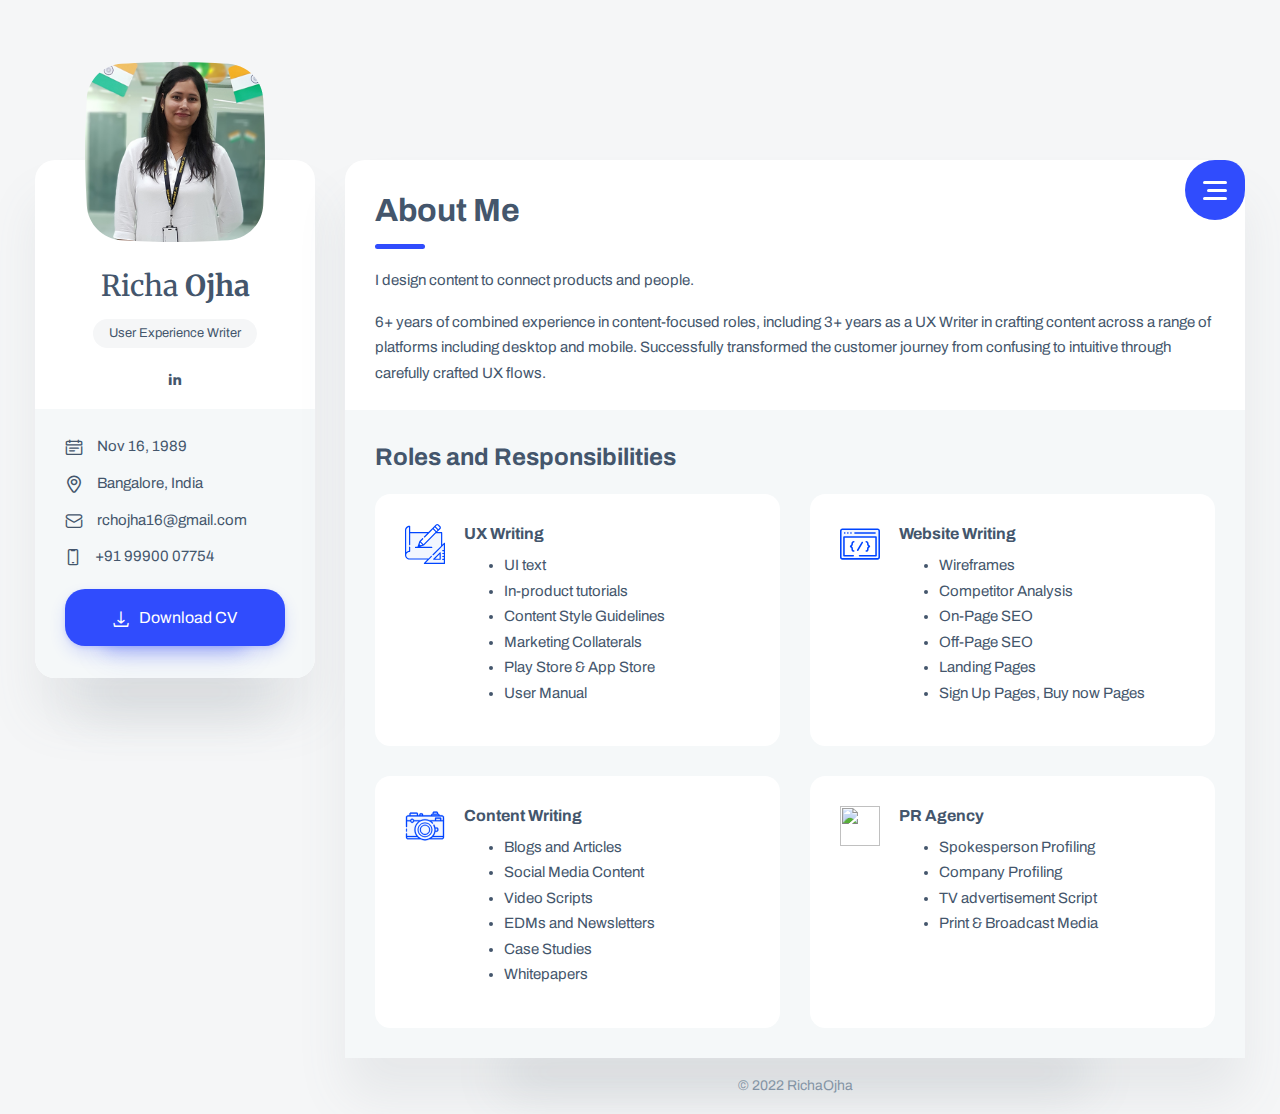
==== commit 3502e12a: "updating resume" ====
--- a/index.html
+++ b/index.html
@@ -1,42 +1,19 @@
 ﻿<!DOCTYPE html>
 <html lang="en">
+
 <head>
     <meta charset="utf-8" />
     <title>Richa - About</title>
+
     <!-- Meta Data -->
-    <meta http-equiv="X-UA-Compatible" content="IE=edge">
-    <meta name="viewport" content="width=device-width, initial-scale=1, shrink-to-fit=no">
-    <meta name="format-detection" content="telephone=no" />
-    <meta name="format-detection" content="address=no" />
-    <meta name="author" content="ArtTemplate" />
-    <meta name="description" content="vCard" />
-    <!-- Twitter data -->
-    <meta name="twitter:card" content="summary_large_image">
-    <meta name="twitter:site" content="@ArtTemplates">
-    <meta name="twitter:title" content="vCard">
-    <meta name="twitter:description" content="vCard">
-    <meta name="twitter:image" content="assets/images/social.html">
-    <!-- Open Graph data -->
-    <meta property="og:title" content="ArtTemplate" />
-    <meta property="og:type" content="website" />
-    <meta property="og:url" content="your url website" />
-    <meta property="og:image" content="assets/images/social.html" />
-    <meta property="og:description" content="vCard" />
-    <meta property="og:site_name" content="vCard" />
-    <!-- Favicons -->
-    <link rel="apple-touch-icon" sizes="144x144" href="assets/images/favicons/apple-touch-icon-144x144.png">
-    <link rel="apple-touch-icon" sizes="114x114" href="assets/images/favicons/apple-touch-icon-114x114.png">
-    <link rel="apple-touch-icon" sizes="72x72" href="assets/images/favicons/apple-touch-icon-72x72.png">
-    <link rel="apple-touch-icon" sizes="57x57" href="assets/images/favicons/apple-touch-icon-57x57.png">
-    <link rel="shortcut icon" href="assets/images/favicons/favicon.png" type="image/png">
-    <!-- Styles -->
-    <link rel="stylesheet" type="text/css" href="assets/styles/style.css" />
-    <link rel="stylesheet" type="text/css" href="assets/demo/style-demo.css" />
-
+	<meta http-equiv="X-UA-Compatible" content="IE=edge">
+	<meta name="viewport" content="width=device-width, initial-scale=1, shrink-to-fit=no">
+
+	<!-- Styles -->
+	<link rel="stylesheet" type="text/css" href="assets/styles/style.css" />
 </head>
+
 <body class="bg-triangles-2">
-    <!-- Preloader -->
-
     <main class="main">
         <div class="container gutter-top">
             <div class="row sticky-parent">
@@ -49,33 +26,41 @@
                             </g>
                         </svg>
                         <div class="text-center">
-                            <h3 class="title title--h3 sidebar__user-name"><span class="weight--500">Richa</span> Ojha</h3>
+                            <h3 class="title title--h3 sidebar__user-name"><span class="weight--500">Richa</span> Ojha
+                            </h3>
                             <div class="badge badge--light">User Experience Writer</div>
 
                             <!-- Social -->
                             <div class="social">
-                                <a class="social__link" href="https://www.linkedin.com/in/richa-ojha-a7532a3a/"><i class="font-icon icon-linkedin2"></i></a>
+                                <a class="social__link" href="https://www.linkedin.com/in/richa-o-a7532a3a/"><i
+                                        class="font-icon icon-linkedin2"></i></a>
                             </div>
                         </div>
 
                         <div class="sidebar__info box-inner box-inner--rounded">
                             <ul class="contacts-block">
-                                <li class="contacts-block__item" data-toggle="tooltip" data-placement="top" title="Birthday">
+                                <li class="contacts-block__item" data-toggle="tooltip" data-placement="top"
+                                    title="Birthday">
                                     <i class="font-icon icon-calendar"></i>Nov 16, 1989
                                 </li>
-                                <li class="contacts-block__item" data-toggle="tooltip" data-placement="top" title="Address">
-                                    <i class="font-icon icon-location"></i>Bangalore.
-                                </li>
-                                <li class="contacts-block__item" data-toggle="tooltip" data-placement="top" title="E-mail">
-                                    <a href="mailto:example@mail.com"><i class="font-icon icon-envelope"></i>rchojha16@gmail.com</a>
-                                </li>
-                                <li class="contacts-block__item" data-toggle="tooltip" data-placement="top" title="Phone">
+                                <li class="contacts-block__item" data-toggle="tooltip" data-placement="top"
+                                    title="Address">
+                                    <i class="font-icon icon-location"></i>Bangalore, India
+                                </li>
+                                <li class="contacts-block__item" data-toggle="tooltip" data-placement="top"
+                                    title="E-mail">
+                                    <a href="mailto:rchojha16@gmail.com"><i
+                                            class="font-icon icon-envelope"></i>rchojha16@gmail.com</a>
+                                </li>
+                                <li class="contacts-block__item" data-toggle="tooltip" data-placement="top"
+                                    title="Phone">
                                     <i class="font-icon icon-phone"></i>+91 99900 07754
                                 </li>
 
                             </ul>
 
-                            <a class="btn" href="assets/RichaUXWriter.pdf" target="_blank"><i class="font-icon icon-download"></i> Download CV</a>
+                            <a class="btn" href="assets/RichaUXWriter.pdf" target="_blank"><i
+                                    class="font-icon icon-download"></i> Download CV</a>
 
                         </div>
                     </div>
@@ -106,8 +91,11 @@
                         <div class="pb-0 pb-sm-2">
                             <h1 class="title title--h1 title__separate">About Me</h1>
                             <p>I design content to connect products and people.</p>
-                            <p>6+ years of combined experience in content-focused roles, including 3+ years as a UX Writer in crafting content across a range of platforms including desktop and mobile. Successfully transformed the customer journey from confusing to intuitive through carefully crafted UX flows.
-</p>
+                            <p>6+ years of combined experience in content-focused roles, including 3+ years as a UX
+                                Writer in crafting content across a range of platforms including desktop and mobile.
+                                Successfully transformed the customer journey from confusing to intuitive through
+                                carefully crafted UX flows.
+                            </p>
                         </div>
 
                         <!-- What -->
@@ -182,109 +170,23 @@
 
                                         <img class="case-item__icon" src="assets/icons/icon-phone.png" />
                                         <div>
-                                            <h3 class="title title--h5">PR Agency  </h3>
+                                            <h3 class="title title--h5">PR Agency </h3>
                                             <!--<p class="case-item__caption">Managing content for B2B, B2C and B2C domains for marketing and promotion. </p>-->
                                             <ul>
                                                 <li>Spokesperson Profiling</li>
                                                 <li>Company Profiling</li>
                                                 <li>TV advertisement Script</li>
                                                 <li>Print & Broadcast Media</li>
-                                                </ul>
-</div>
+                                            </ul>
+                                        </div>
                                     </div>
                                 </div>
                             </div>
                         </div>
-
-
-                        <!--<div class="box-inner box-inner--white">
-                            <h2 class="title title--h3">Testimonials</h2>
-
-                            <div class="swiper-container js-carousel-review">
-                                <div class="swiper-wrapper">
-                                    <div class="swiper-slide review-item">
-                                        <svg class="avatar avatar--80" viewBox="0 0 84 84">
-                                            <g class="avatar__hexagon">
-                                                <image xlink:href="assets/img/avatar-2.jpg" height="100%" width="100%" />
-                                            </g>
-                                        </svg>
-                                        <h4 class="title title--h5">Daniel Lewis</h4>
-                                        <p class="review-item__caption">Felecia was hired to create a corporate identity. We were very pleased with the work done.</p>
-                                    </div>
-
-                                    <div class="swiper-slide review-item">
-                                        <svg class="avatar avatar--80" viewBox="0 0 84 84">
-                                            <g class="avatar__hexagon">
-                                                <image xlink:href="assets/img/avatar-3.jpg" height="100%" width="100%" />
-                                            </g>
-                                        </svg>
-                                        <h4 class="title title--h5">Jessica Miller</h4>
-                                        <p class="review-item__caption">thanks to the skill of Felecia, we have a design that we can be proud of.</p>
-                                    </div>
-
-                                    <div class="swiper-slide review-item">
-                                        <svg class="avatar avatar--80" viewBox="0 0 84 84">
-                                            <g class="avatar__hexagon">
-                                                <image xlink:href="assets/img/avatar-4.jpg" height="100%" width="100%" />
-                                            </g>
-                                        </svg>
-                                        <h4 class="title title--h5">Tanya Ruiz</h4>
-                                        <p class="review-item__caption">Felecia was hired to create a corporate identity. We were very pleased with the work done.</p>
-                                    </div>
-
-                                    <div class="swiper-slide review-item">
-                                        <svg class="avatar avatar--80" viewBox="0 0 84 84">
-                                            <g class="avatar__hexagon">
-                                                <image xlink:href="assets/img/avatar-5.jpg" height="100%" width="100%" />
-                                            </g>
-                                        </svg>
-                                        <h4 class="title title--h5">Thomas Castro</h4>
-                                        <p class="review-item__caption">thanks to the skill of Felecia, we have a design that we can be proud of.</p>
-                                    </div>
-                                </div>
-
-                                <div class="swiper-pagination"></div>
-                            </div>
-                        </div>
-
-
-                        <div class="box-inner box-inner--rounded">
-                            <h2 class="title title--h3">Clients</h2>
-
-                            <div class="swiper-container js-carousel-clients">
-                                <div class="swiper-wrapper">
-                                    <div class="swiper-slide">
-                                        <a href="#"><img src="assets/img/logo-partner.svg" alt="Logo" /></a>
-                                    </div>
-
-                                    <div class="swiper-slide">
-                                        <a href="#"><img src="assets/img/logo-partner.svg" alt="Logo" /></a>
-                                    </div>
-
-                                    <div class="swiper-slide">
-                                        <a href="#"><img src="assets/img/logo-partner.svg" alt="Logo" /></a>
-                                    </div>
-
-                                    <div class="swiper-slide">
-                                        <a href="#"><img src="assets/img/logo-partner.svg" alt="Logo" /></a>
-                                    </div>
-
-                                    <div class="swiper-slide">
-                                        <a href="#"><img src="assets/img/logo-partner.svg" alt="Logo" /></a>
-                                    </div>
-
-                                    <div class="swiper-slide">
-                                        <a href="#"><img src="assets/img/logo-partner.svg" alt="Logo" /></a>
-                                    </div>
-                                </div>
-
-                                <div class="swiper-pagination"></div>
-                            </div>
-                        </div>-->
                     </div>
 
                     <!-- Footer -->
-                    <footer class="footer">© 2020 RichaOjha</footer>
+                    <footer class="footer">© 2022 RichaOjha</footer>
                 </div>
             </div>
         </div>
@@ -293,10 +195,12 @@
     <!-- SVG masks -->
     <svg class="svg-defs">
         <clipPath id="avatar-box">
-            <path d="M1.85379 38.4859C2.9221 18.6653 18.6653 2.92275 38.4858 1.85453 56.0986.905299 77.2792 0 94 0c16.721 0 37.901.905299 55.514 1.85453 19.821 1.06822 35.564 16.81077 36.632 36.63137C187.095 56.0922 188 77.267 188 94c0 16.733-.905 37.908-1.854 55.514-1.068 19.821-16.811 35.563-36.632 36.631C131.901 187.095 110.721 188 94 188c-16.7208 0-37.9014-.905-55.5142-1.855-19.8205-1.068-35.5637-16.81-36.63201-36.631C.904831 131.908 0 110.733 0 94c0-16.733.904831-37.9078 1.85379-55.5141z" />
+            <path
+                d="M1.85379 38.4859C2.9221 18.6653 18.6653 2.92275 38.4858 1.85453 56.0986.905299 77.2792 0 94 0c16.721 0 37.901.905299 55.514 1.85453 19.821 1.06822 35.564 16.81077 36.632 36.63137C187.095 56.0922 188 77.267 188 94c0 16.733-.905 37.908-1.854 55.514-1.068 19.821-16.811 35.563-36.632 36.631C131.901 187.095 110.721 188 94 188c-16.7208 0-37.9014-.905-55.5142-1.855-19.8205-1.068-35.5637-16.81-36.63201-36.631C.904831 131.908 0 110.733 0 94c0-16.733.904831-37.9078 1.85379-55.5141z" />
         </clipPath>
         <clipPath id="avatar-hexagon">
-            <path d="M0 27.2891c0-4.6662 2.4889-8.976 6.52491-11.2986L31.308 1.72845c3.98-2.290382 8.8697-2.305446 12.8637-.03963l25.234 14.31558C73.4807 18.3162 76 22.6478 76 27.3426V56.684c0 4.6805-2.5041 9.0013-6.5597 11.3186L44.4317 82.2915c-3.9869 2.278-8.8765 2.278-12.8634 0L6.55974 68.0026C2.50414 65.6853 0 61.3645 0 56.684V27.2891z" />
+            <path
+                d="M0 27.2891c0-4.6662 2.4889-8.976 6.52491-11.2986L31.308 1.72845c3.98-2.290382 8.8697-2.305446 12.8637-.03963l25.234 14.31558C73.4807 18.3162 76 22.6478 76 27.3426V56.684c0 4.6805-2.5041 9.0013-6.5597 11.3186L44.4317 82.2915c-3.9869 2.278-8.8765 2.278-12.8634 0L6.55974 68.0026C2.50414 65.6853 0 61.3645 0 56.684V27.2891z" />
         </clipPath>
     </svg>
 
@@ -304,7 +208,7 @@
     <script src="assets/js/jquery-3.4.1.min.js"></script>
     <script src="assets/js/plugins.js"></script>
     <script src="assets/js/common.js"></script>
-
     <script src="assets/demo/plugins-demo.js"></script>
 </body>
+
 </html>
--- a/assets/styles/style.css
+++ b/assets/styles/style.css
@@ -1,70 +1,3 @@
-/* ------------------------------------------------
- Author: ArtStyles (Art)
- 
- Template Name: vCard
- version: 1.0.2
------------------------------------------------- */
-/* ------------------------------------------------
-
- - General Styles
-   - Background
-   - Input Text
-   - Checkbox
-   - Select
-   - Button
-   - Dropdown
-   
- - Typography
- - Preloader
- 
- - Menu
-   - Hamburger
-   - Nav
-   
- - Shared
-   - Container
-   - Box
-   - Overlay
-   - Avatars
-   - Social
-   - Badges
-   - Tooltips
-   
- - Sidebar
-   - Contact list
-   
- - Cases
-
- - Testimonials
-   - Carousel pagination
-   
- - Clients
- - Timeline
- - Progress
- 
- - Portfolio
-   - Filter
-    
- - News
- 
- - Single post
-   - Comments
-   - Comment form
-   - Emoji
-   - Scroll Indicator
-   - niceScroll
-   - Social auth
-  
- - Footer
- 
- - Contact
-   - Map
-   
- - Other
-   - Bact to top
-   - Medium Zoom
-  
------------------------------------------------- */
 @import url(bootstrap.min.css);
 @import url(swiper.min.css);
 @import url("https://fonts.googleapis.com/css?family=Archivo:400,400i,500,500i,600,600i,700,700i&amp;display=swap");
@@ -120,7 +53,6 @@
 .icon__skype {
   background-image: url(../icons/icon-skype.svg);
 }
-
 /* -----------------------------------------------------------------
     - General Styles
 ----------------------------------------------------------------- */
@@ -762,10 +694,10 @@
 }
 
 .cover {
- object-fit: contain;
-    object-position: center;
-    font-family: 'object-fit: cover; object-position: center;';
-    height: 100%;
+ object-fit: contain;
+    object-position: center;
+    font-family: 'object-fit: cover; object-position: center;';
+    height: 100%;
     width: 88%;
 }
 
@@ -1872,6 +1804,8 @@
 .gallery-grid__item {
   margin-bottom: 1.3rem;
   width: calc(33% - 17.5px);
+  box-shadow: 0 30px 40px rgba(0,0,0,.1);
+  border-radius: 25px;
 }
 @media only screen and (max-width: 992px) {
   .gallery-grid__item {
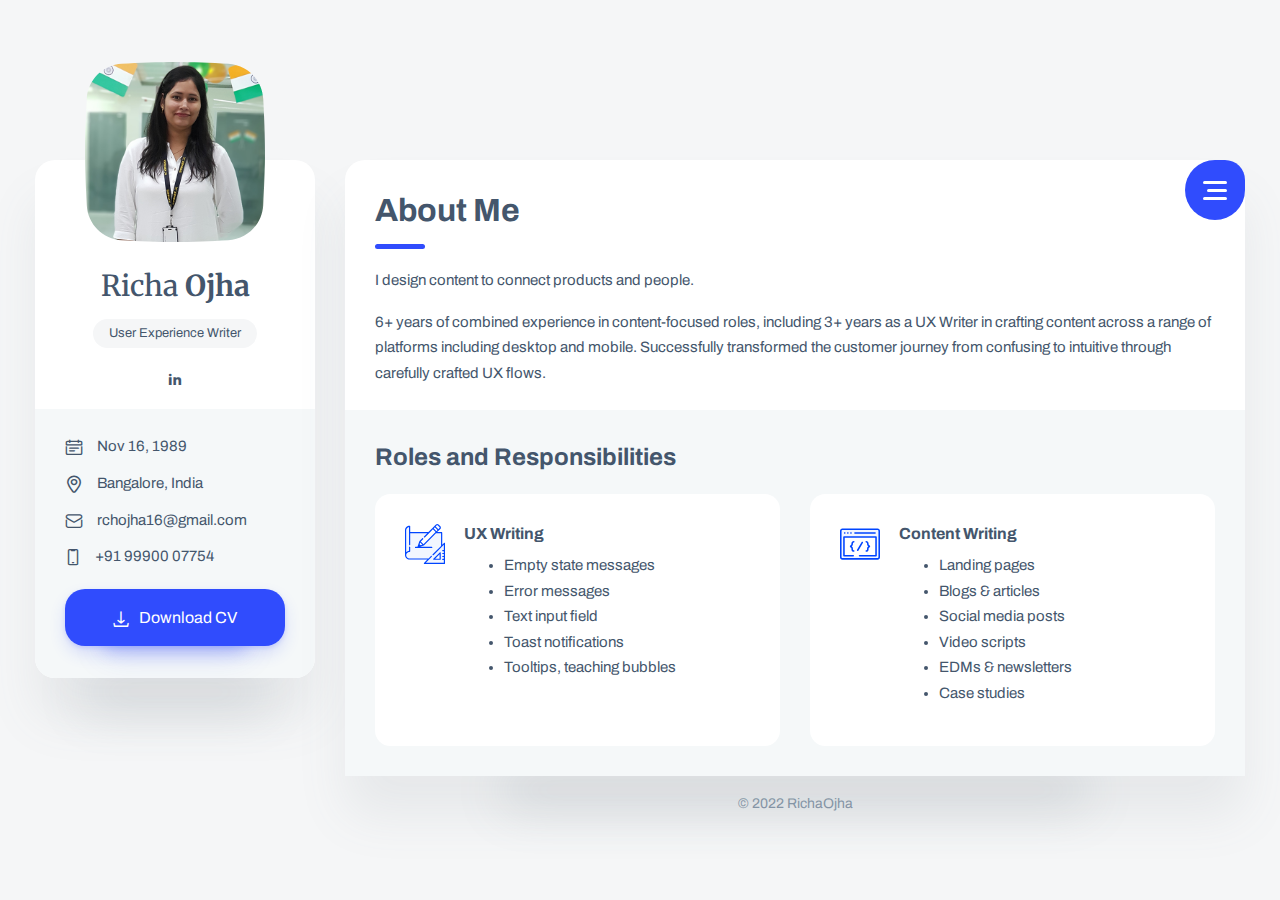
==== commit a88261aa: "changes" ====
--- a/index.html
+++ b/index.html
@@ -6,11 +6,11 @@
     <title>Richa - About</title>
 
     <!-- Meta Data -->
-	<meta http-equiv="X-UA-Compatible" content="IE=edge">
-	<meta name="viewport" content="width=device-width, initial-scale=1, shrink-to-fit=no">
+    <meta http-equiv="X-UA-Compatible" content="IE=edge">
+    <meta name="viewport" content="width=device-width, initial-scale=1, shrink-to-fit=no">
 
-	<!-- Styles -->
-	<link rel="stylesheet" type="text/css" href="assets/styles/style.css" />
+    <!-- Styles -->
+    <link rel="stylesheet" type="text/css" href="assets/styles/style.css" />
 </head>
 
 <body class="bg-triangles-2">
@@ -109,16 +109,14 @@
                                         <div>
                                             <h3 class="title title--h5">UX Writing</h3>
                                             <!--<p class="case-item__caption">I embrace research and data to break up complex information and use empathy, logic, and data to provide customers with just enough information to make decisions quickly</p>-->
+                                            <ul>
+                                                <li>Empty state messages</li>
+                                                <li>Error messages</li>
+                                                <li>Text input field</li>
+                                                <li>Toast notifications</li>
+                                                <li>Tooltips, teaching bubbles</li>
 
-                                            <ul>
-                                                <li>UI text</li>
-                                                <li>In-product tutorials</li>
-                                                <li>Content Style Guidelines</li>
-                                                <li>Marketing Collaterals</li>
-                                                <li>Play Store & App Store</li>
-                                                <li>User Manual</li>
                                             </ul>
-
                                         </div>
                                     </div>
                                 </div>
@@ -128,55 +126,15 @@
                                     <div class="case-item box box__second">
                                         <img class="case-item__icon" src="assets/icons/icon-dev.svg" alt="" />
                                         <div>
-                                            <h3 class="title title--h5">Website Writing</h3>
+                                            <h3 class="title title--h5">Content Writing</h3>
                                             <!--<p class="case-item__caption">Blogs, Articles, Press Release, Social Media campaigns, Email/SMS/Whatsapp Marketing.</p>-->
                                             <ul>
-                                                <li>Wireframes</li>
-                                                <li>Competitor Analysis</li>
-
-                                                <li>On-Page SEO</li>
-                                                <li>Off-Page SEO</li>
-                                                <li>Landing Pages</li>
-                                                <li>Sign Up Pages, Buy now Pages</li>
-                                            </ul>
-                                        </div>
-                                    </div>
-                                </div>
-
-                                <!-- Case Item -->
-                                <div class="col-12 col-lg-6">
-                                    <div class="case-item box box__second">
-                                        <img class="case-item__icon" src="assets/icons/icon-photo.svg" alt="" />
-                                        <div>
-                                            <h3 class="title title--h5">Content Writing</h3>
-                                            <!--<p class="case-item__caption">TV advertisement, Print & Broadcast Media, digital channels, Radio, Hoarding, Events & Promotions.</p>-->
-                                            <ul>
-                                                <li>Blogs and Articles</li>
-                                                <li>Social Media Content</li>
-                                                <li>Video Scripts</li>
-                                                <li>EDMs and Newsletters</li>
-                                                <li>Case Studies</li>
-                                                <li>Whitepapers</li>
-                                            </ul>
-
-
-                                        </div>
-                                    </div>
-                                </div>
-
-                                <!-- Case Item -->
-                                <div class="col-12 col-lg-6">
-                                    <div class="case-item box box__second">
-
-                                        <img class="case-item__icon" src="assets/icons/icon-phone.png" />
-                                        <div>
-                                            <h3 class="title title--h5">PR Agency </h3>
-                                            <!--<p class="case-item__caption">Managing content for B2B, B2C and B2C domains for marketing and promotion. </p>-->
-                                            <ul>
-                                                <li>Spokesperson Profiling</li>
-                                                <li>Company Profiling</li>
-                                                <li>TV advertisement Script</li>
-                                                <li>Print & Broadcast Media</li>
+                                                <li>Landing pages</li>
+                                                <li>Blogs & articles</li>
+                                                <li>Social media posts</li>
+                                                <li>Video scripts</li>
+                                                <li>EDMs & newsletters</li>
+                                                <li>Case studies</li>
                                             </ul>
                                         </div>
                                     </div>
@@ -211,4 +169,4 @@
     <script src="assets/demo/plugins-demo.js"></script>
 </body>
 
-</html>
+</html>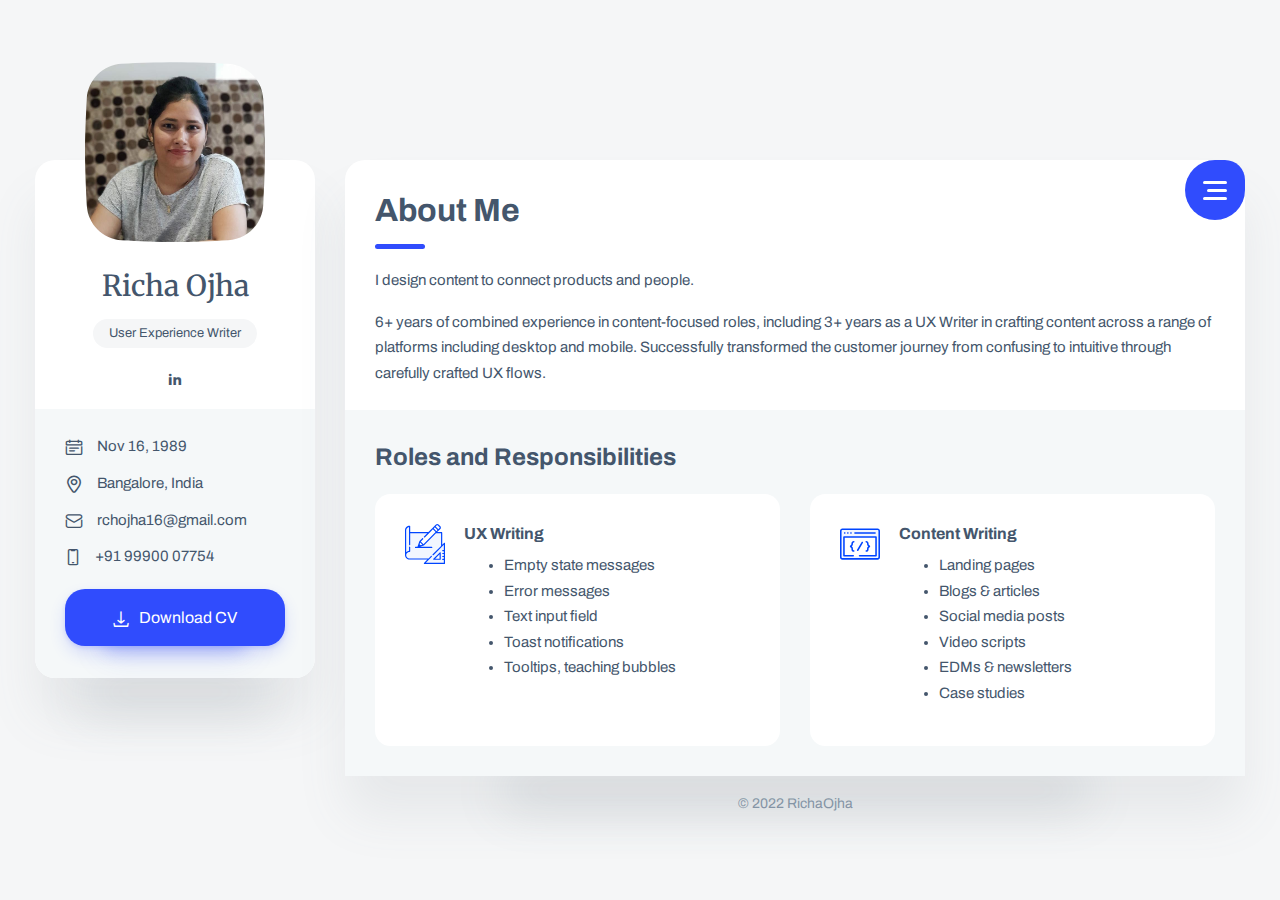
==== commit 608afefa: "changes" ====
--- a/index.html
+++ b/index.html
@@ -22,11 +22,12 @@
                     <div class="sidebar box shadow pb-0 sticky-column">
                         <svg class="avatar avatar--180" viewBox="0 0 188 188">
                             <g class="avatar__box">
-                                <image xlink:href="assets/img/avatar-1.jpg" height="100%" width="100%" />
+                                <image xlink:href="assets/img/Richa.jpg" height="100%" width="100%" />
                             </g>
                         </svg>
                         <div class="text-center">
-                            <h3 class="title title--h3 sidebar__user-name"><span class="weight--500">Richa</span> Ojha
+                            <h3 class="title title--h3 sidebar__user-name">
+                                <span class="weight--500">Richa Ojha</span> 
                             </h3>
                             <div class="badge badge--light">User Experience Writer</div>
 
@@ -80,10 +81,9 @@
                         <div class="inner-menu js-menu">
                             <ul class="nav">
                                 <li class="nav__item"><a class="active" href="index.html">About</a></li>
-                                <li class="nav__item"><a href="resume.html">Resume</a></li>
+                                <li class="nav__item"><a href="resume.html">Timeline</a></li>
                                 <li class="nav__item"><a href="portfolio.html">Portfolio</a></li>
                                 <li class="nav__item"><a href="blog.html">Blog</a></li>
-                                <li class="nav__item"><a href="contact.html">Contact</a></li>
                             </ul>
                         </div>
 
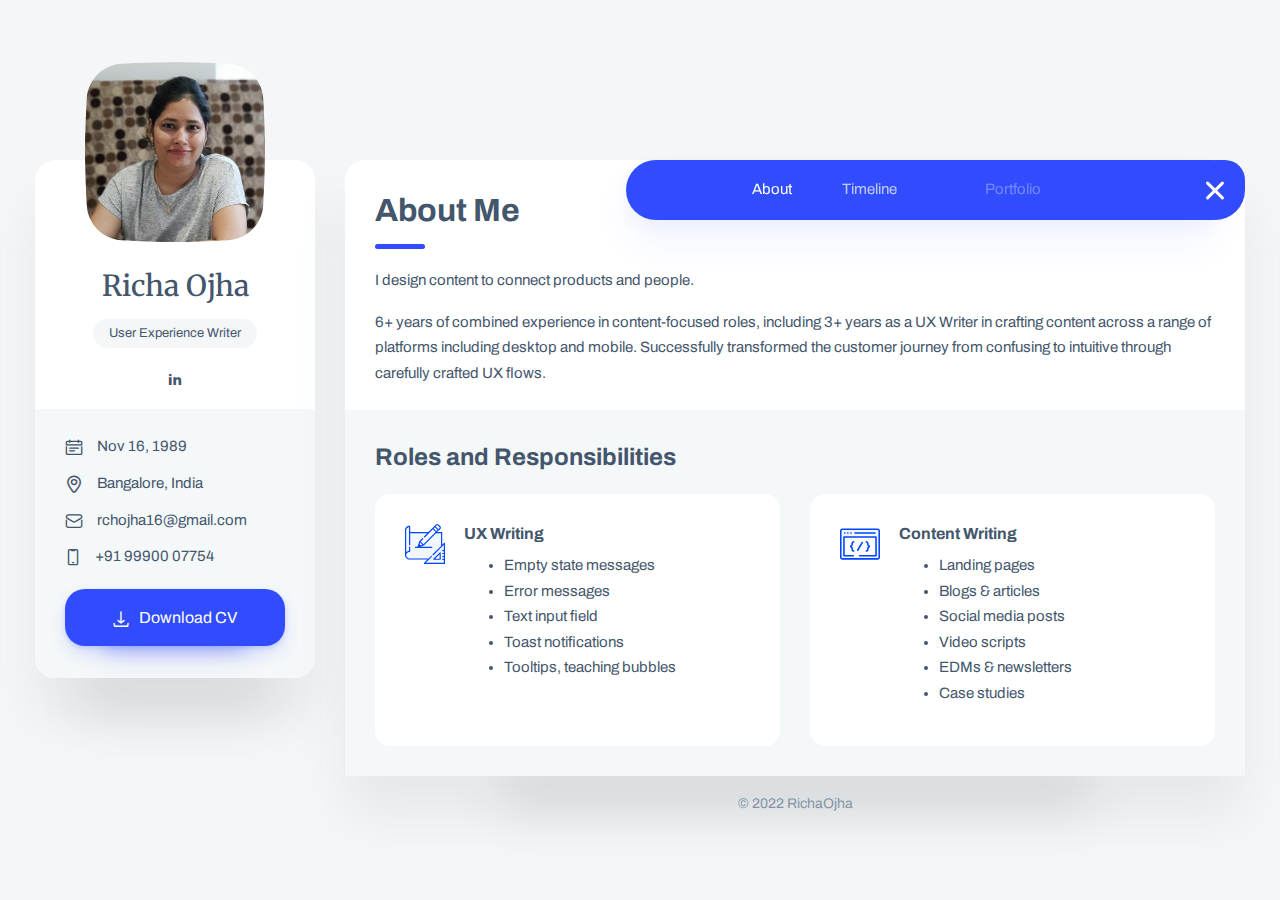
==== commit c4a76af3: "menu bar changes" ====
--- a/index.html
+++ b/index.html
@@ -13,7 +13,7 @@
     <link rel="stylesheet" type="text/css" href="assets/styles/style.css" />
 </head>
 
-<body class="bg-triangles-2">
+<body class="bg-triangles-2 open-menu">
     <main class="main">
         <div class="container gutter-top">
             <div class="row sticky-parent">
@@ -27,7 +27,7 @@
                         </svg>
                         <div class="text-center">
                             <h3 class="title title--h3 sidebar__user-name">
-                                <span class="weight--500">Richa Ojha</span> 
+                                <span class="weight--500">Richa Ojha</span>
                             </h3>
                             <div class="badge badge--light">User Experience Writer</div>
 
@@ -72,13 +72,13 @@
                     <div class="box shadow pb-0">
                         <!-- Menu -->
                         <div class="circle-menu">
-                            <div class="hamburger">
+                            <div class="hamburger is-active">
                                 <div class="line"></div>
                                 <div class="line"></div>
                                 <div class="line"></div>
                             </div>
                         </div>
-                        <div class="inner-menu js-menu">
+                        <div class="inner-menu js-menu is-active">
                             <ul class="nav">
                                 <li class="nav__item"><a class="active" href="index.html">About</a></li>
                                 <li class="nav__item"><a href="resume.html">Timeline</a></li>
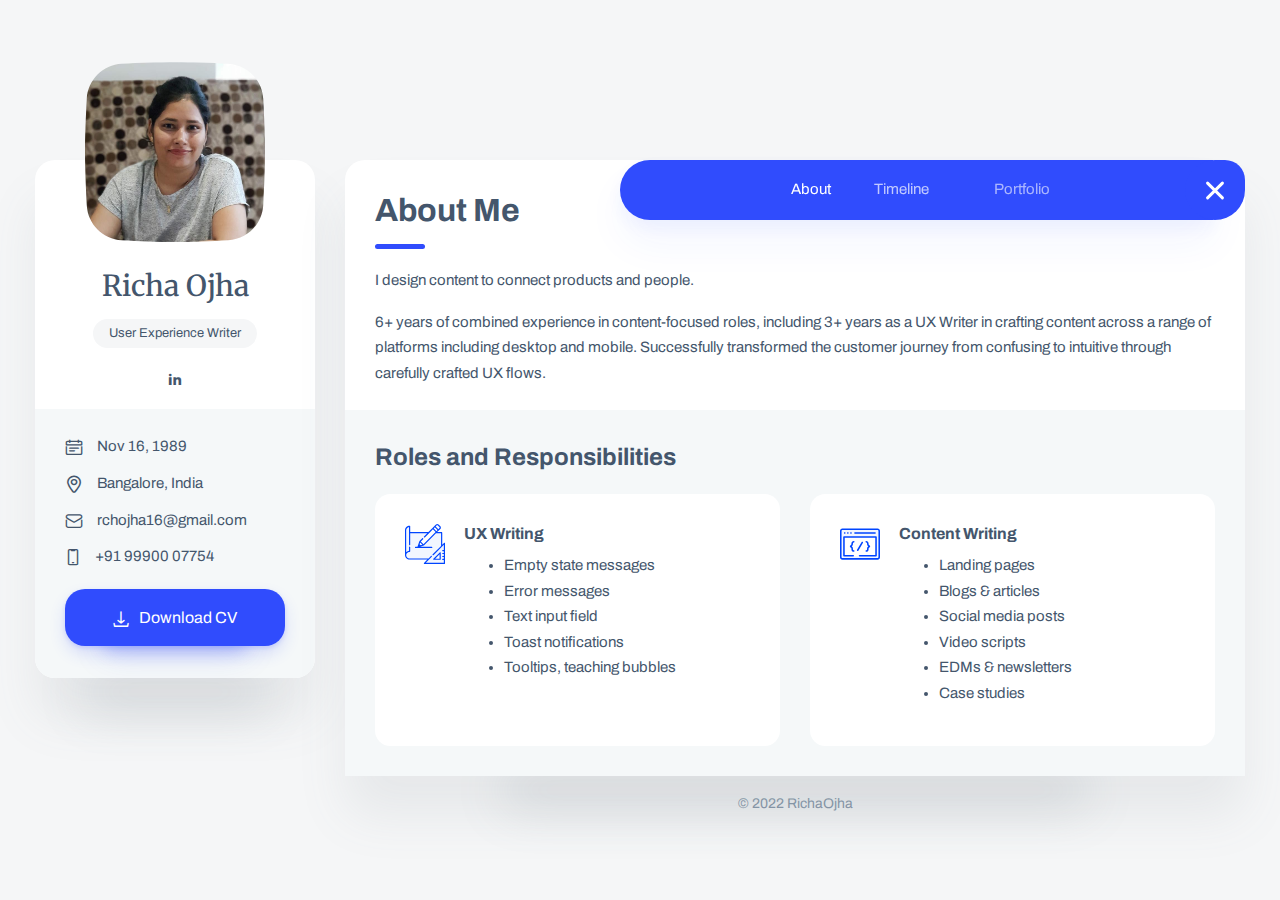
==== commit b4654872: "resume update" ====
--- a/index.html
+++ b/index.html
@@ -81,9 +81,8 @@
                         <div class="inner-menu js-menu is-active">
                             <ul class="nav">
                                 <li class="nav__item"><a class="active" href="index.html">About</a></li>
-                                <li class="nav__item"><a href="resume.html">Timeline</a></li>
+                                <li class="nav__item"><a href="timeline.html">Timeline</a></li>
                                 <li class="nav__item"><a href="portfolio.html">Portfolio</a></li>
-                                <li class="nav__item"><a href="blog.html">Blog</a></li>
                             </ul>
                         </div>
 
--- a/assets/styles/style.css
+++ b/assets/styles/style.css
@@ -2660,4 +2660,12 @@
   height: 100%;
 }
 
+.show {
+  display: block;
+}
+
+.hide{
+  display: none;
+}
+
 /*# sourceMappingURL=style.css.map */
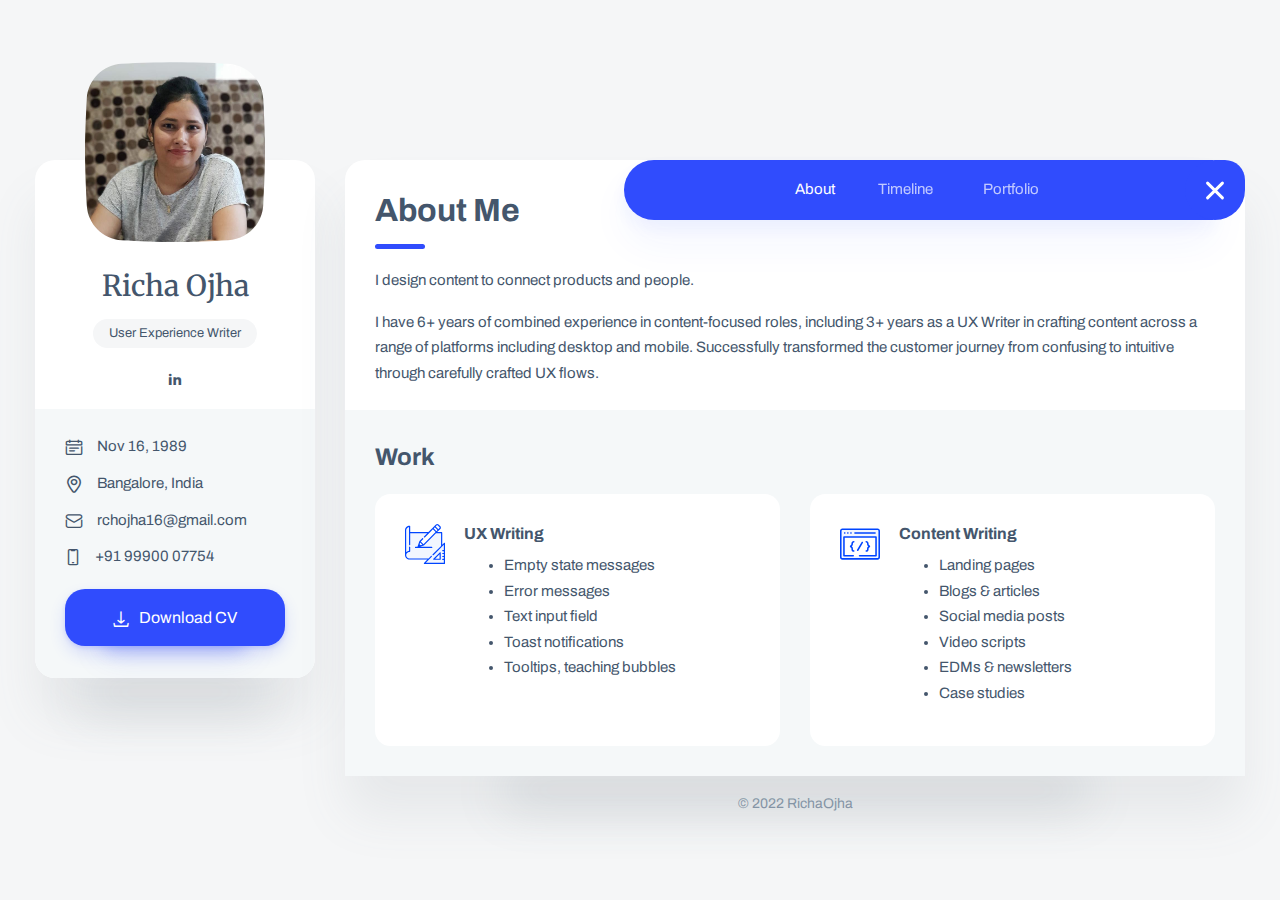
==== commit 9186aa6a: "Update index.html" ====
--- a/index.html
+++ b/index.html
@@ -90,7 +90,7 @@
                         <div class="pb-0 pb-sm-2">
                             <h1 class="title title--h1 title__separate">About Me</h1>
                             <p>I design content to connect products and people.</p>
-                            <p>6+ years of combined experience in content-focused roles, including 3+ years as a UX
+                            <p>I have 6+ years of combined experience in content-focused roles, including 3+ years as a UX
                                 Writer in crafting content across a range of platforms including desktop and mobile.
                                 Successfully transformed the customer journey from confusing to intuitive through
                                 carefully crafted UX flows.
@@ -99,7 +99,7 @@
 
                         <!-- What -->
                         <div class="box-inner pb-0">
-                            <h2 class="title title--h3">Roles and Responsibilities</h2>
+                            <h2 class="title title--h3">Work</h2>
                             <div class="row">
                                 <!-- Case Item -->
                                 <div class="col-12 col-lg-6">
@@ -168,4 +168,4 @@
     <script src="assets/demo/plugins-demo.js"></script>
 </body>
 
-</html>+</html>
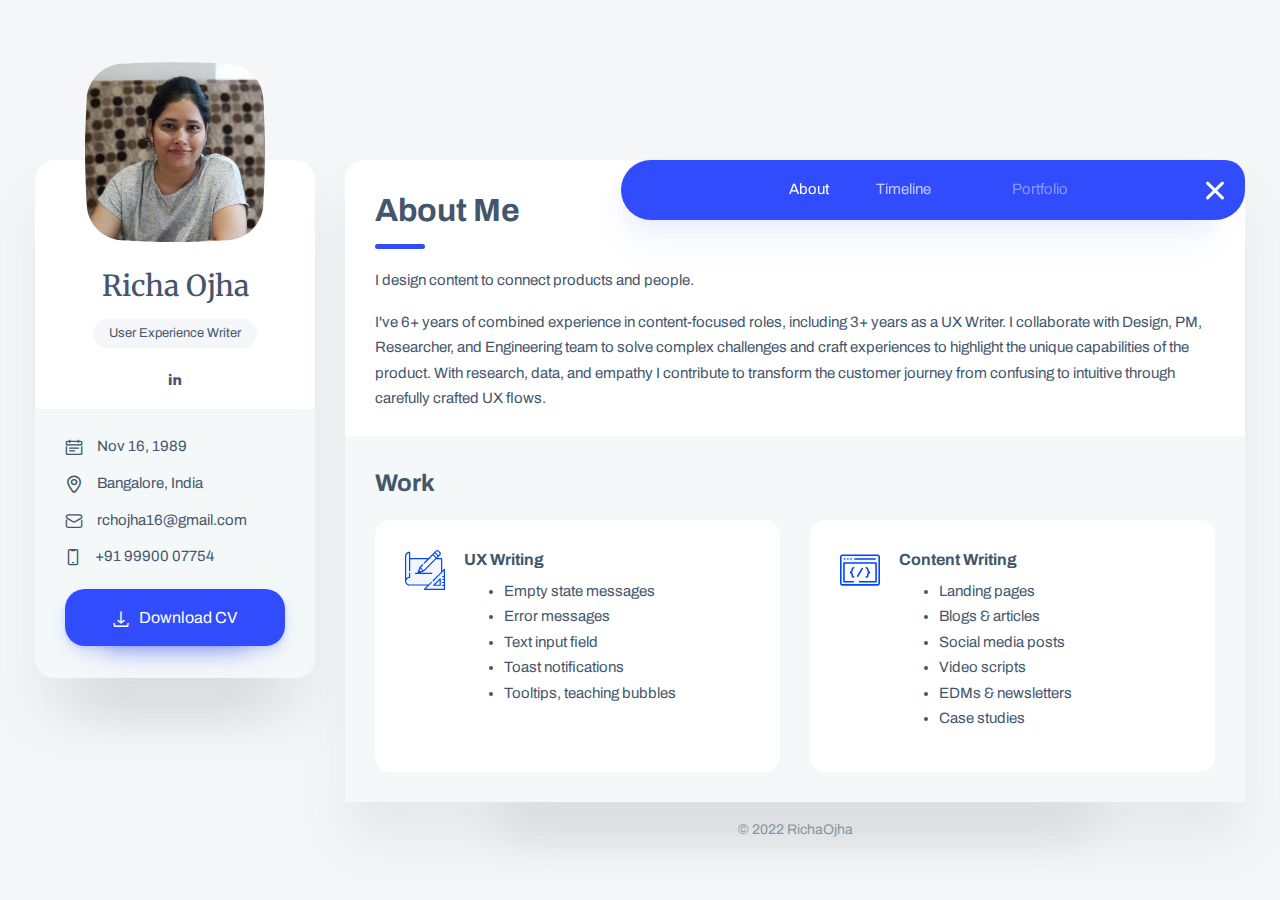
==== commit 9aa9377f: "Update index.html" ====
--- a/index.html
+++ b/index.html
@@ -90,9 +90,10 @@
                         <div class="pb-0 pb-sm-2">
                             <h1 class="title title--h1 title__separate">About Me</h1>
                             <p>I design content to connect products and people.</p>
-                            <p>I have 6+ years of combined experience in content-focused roles, including 3+ years as a UX
-                                Writer in crafting content across a range of platforms including desktop and mobile.
-                                Successfully transformed the customer journey from confusing to intuitive through
+                            <p>I've 6+ years of combined experience in content-focused roles, including 3+ years as a UX
+                                Writer. I collaborate with Design, PM, Researcher, and Engineering team to solve complex challenges 
+                                and craft experiences to highlight the unique capabilities of the product. With research, data, and empathy
+                                I contribute to transform the customer journey from confusing to intuitive through
                                 carefully crafted UX flows.
                             </p>
                         </div>
